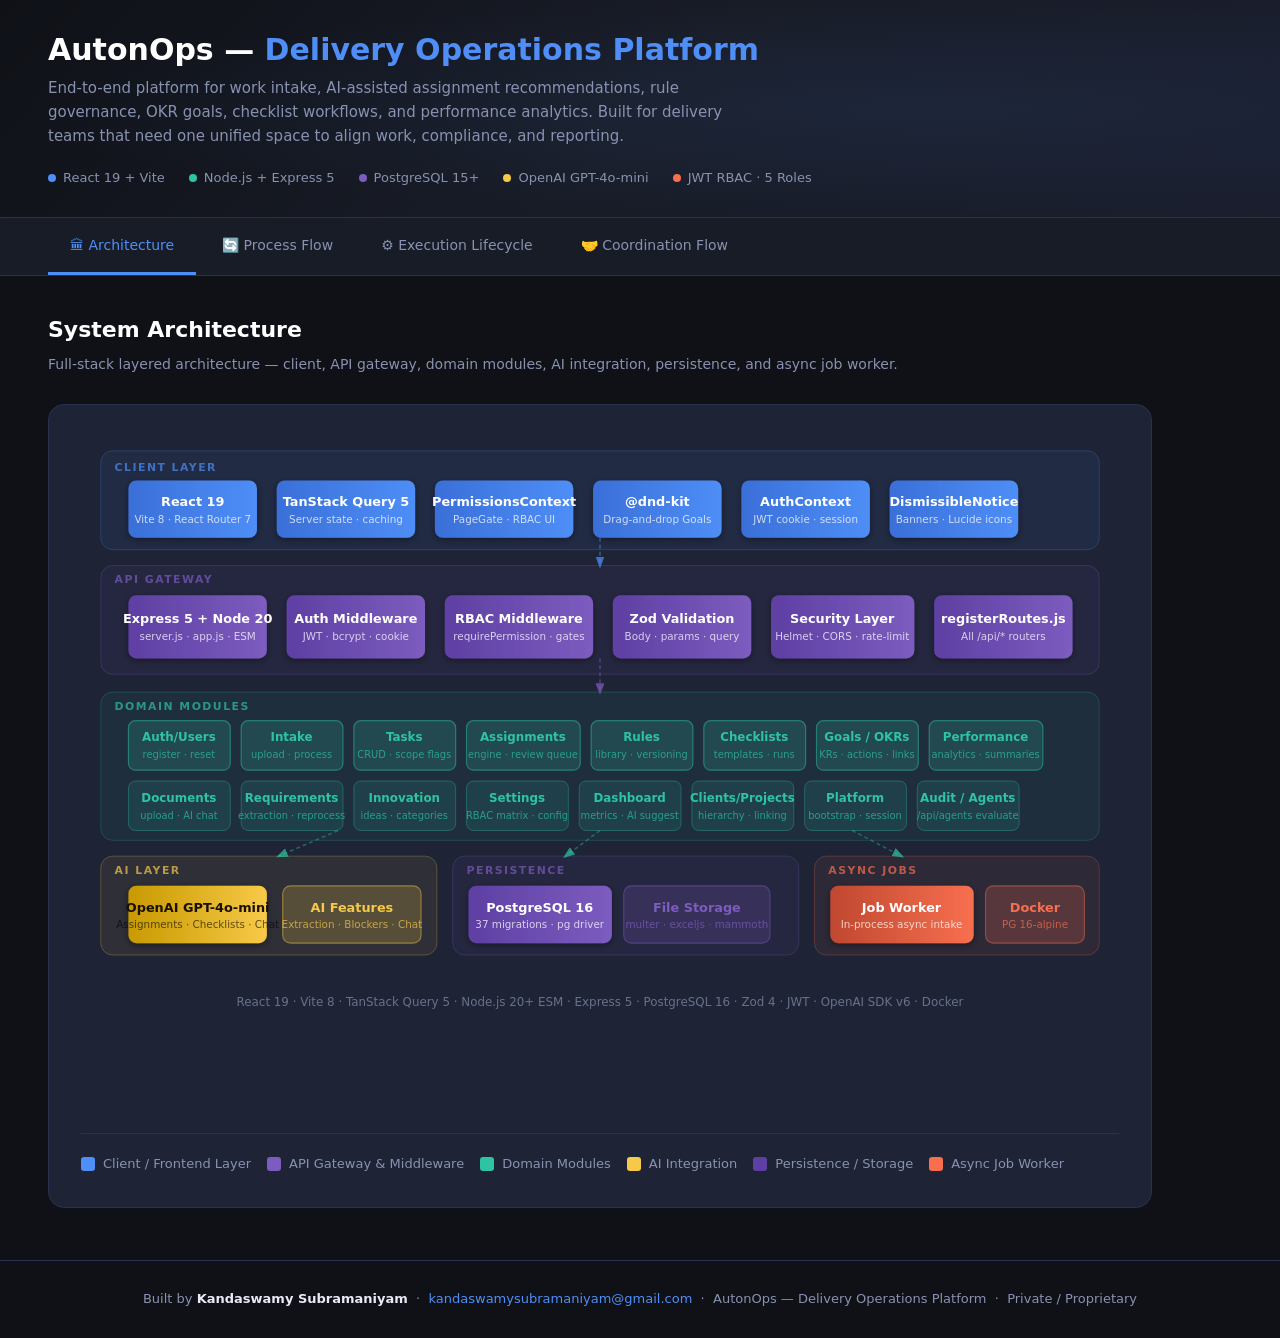
==== case-studies/autonops/workflow.html @ 9ed325fb "Refactor portfolio into JSON-driven case study platform. Add index.html homepage, assets (JSON, app." ====
<!DOCTYPE html>
<html lang="en">
<head>
<meta charset="UTF-8" />
<meta name="viewport" content="width=device-width, initial-scale=1.0" />
<title>AutonOps – Project Diagrams | Kandaswamy Subramaniyam</title>
<link rel="stylesheet" href="../../assets/styles.css">
<style>
  :root {
    --bg: #0f1117;
    --surface: #181c27;
    --card: #1e2436;
    --border: #2a3050;
    --accent: #4f8ef7;
    --accent2: #7c5cbf;
    --accent3: #2ec4a3;
    --accent4: #f76f4f;
    --accent5: #f7c948;
    --text: #e8eaf6;
    --muted: #8892b0;
    --white: #ffffff;
    --tab-active: #4f8ef7;
  }
  * { box-sizing: border-box; margin: 0; padding: 0; }
  body {
    font-family: 'Segoe UI', system-ui, -apple-system, sans-serif;
    background: var(--bg);
    color: var(--text);
    min-height: 100vh;
  }

  /* ── HEADER ── */
  header {
    background: linear-gradient(135deg, #0f1117 0%, #181c27 50%, #1a1e2e 100%);
    border-bottom: 1px solid var(--border);
    padding: 32px 48px 28px;
    position: relative;
    overflow: hidden;
  }
  header::before {
    content: '';
    position: absolute; inset: 0;
    background: radial-gradient(ellipse at 70% 50%, rgba(79,142,247,0.08) 0%, transparent 70%);
  }
  .header-inner { position: relative; z-index: 1; max-width: 1100px; }
  .badge {
    display: inline-block;
    background: rgba(79,142,247,0.15);
    color: var(--accent);
    border: 1px solid rgba(79,142,247,0.35);
    border-radius: 20px;
    padding: 4px 14px;
    font-size: 12px;
    font-weight: 600;
    letter-spacing: 1px;
    text-transform: uppercase;
    margin-bottom: 12px;
  }
  header h1 {
    font-size: 30px;
    font-weight: 700;
    color: var(--white);
    line-height: 1.2;
    margin-bottom: 8px;
  }
  header h1 span { color: var(--accent); }
  header p {
    color: var(--muted);
    font-size: 15px;
    max-width: 680px;
    line-height: 1.6;
  }
  .meta-row {
    display: flex; gap: 24px; margin-top: 20px; flex-wrap: wrap;
  }
  .meta-item {
    display: flex; align-items: center; gap: 7px;
    font-size: 13px; color: var(--muted);
  }
  .meta-dot { width: 8px; height: 8px; border-radius: 50%; }

  /* ── TABS ── */
  .tabs-wrapper {
    background: var(--surface);
    border-bottom: 1px solid var(--border);
    padding: 0 48px;
    display: flex; gap: 4px;
  }
  .tab {
    padding: 16px 22px;
    cursor: pointer;
    font-size: 14px;
    font-weight: 500;
    color: var(--muted);
    border-bottom: 3px solid transparent;
    transition: all 0.2s;
    white-space: nowrap;
    user-select: none;
  }
  .tab:hover { color: var(--text); }
  .tab.active { color: var(--accent); border-bottom-color: var(--accent); }

  /* ── CONTENT ── */
  .content { padding: 36px 48px; max-width: 1200px; }
  .diagram-panel { display: none; }
  .diagram-panel.active { display: block; }

  .diagram-title {
    font-size: 22px; font-weight: 700; color: var(--white);
    margin-bottom: 6px;
  }
  .diagram-desc {
    color: var(--muted); font-size: 14px; margin-bottom: 28px; line-height: 1.6;
  }
  .diagram-card {
    background: var(--card);
    border: 1px solid var(--border);
    border-radius: 16px;
    padding: 32px;
    overflow-x: auto;
  }
  svg { display: block; }

  /* ── LEGEND ── */
  .legend {
    display: flex; flex-wrap: wrap; gap: 16px;
    margin-top: 24px; padding-top: 20px;
    border-top: 1px solid var(--border);
  }
  .legend-item { display: flex; align-items: center; gap: 8px; font-size: 13px; color: var(--muted); }
  .legend-box { width: 14px; height: 14px; border-radius: 3px; flex-shrink: 0; }

  /* ── FOOTER ── */
  footer {
    text-align: center;
    padding: 28px 48px;
    color: var(--muted);
    font-size: 13px;
    border-top: 1px solid var(--border);
    margin-top: 16px;
  }
  footer a { color: var(--accent); text-decoration: none; }
</style>
</head>
<body>

<header>
  <div class="header-inner">
    <h1>AutonOps — <span>Delivery Operations Platform</span></h1>
    <p>End-to-end platform for work intake, AI-assisted assignment recommendations, rule governance, OKR goals, checklist workflows, and performance analytics. Built for delivery teams that need one unified space to align work, compliance, and reporting.</p>
    <div class="meta-row">
      <div class="meta-item"><div class="meta-dot" style="background:#4f8ef7"></div>React 19 + Vite</div>
      <div class="meta-item"><div class="meta-dot" style="background:#2ec4a3"></div>Node.js + Express 5</div>
      <div class="meta-item"><div class="meta-dot" style="background:#7c5cbf"></div>PostgreSQL 15+</div>
      <div class="meta-item"><div class="meta-dot" style="background:#f7c948"></div>OpenAI GPT-4o-mini</div>
      <div class="meta-item"><div class="meta-dot" style="background:#f76f4f"></div>JWT RBAC · 5 Roles</div>
    </div>
  </div>
</header>

<div class="tabs-wrapper">
  <div class="tab active" onclick="switchTab(0)">🏛 Architecture</div>
  <div class="tab" onclick="switchTab(1)">🔄 Process Flow</div>
  <div class="tab" onclick="switchTab(2)">⚙️ Execution Lifecycle</div>
  <div class="tab" onclick="switchTab(3)">🤝 Coordination Flow</div>
</div>

<div class="content">

<!-- ══════════════════════════════════════════════
     DIAGRAM 1 — SYSTEM ARCHITECTURE
═══════════════════════════════════════════════ -->
<div class="diagram-panel active" id="panel-0">
  <div class="diagram-title">System Architecture</div>
  <div class="diagram-desc">Full-stack layered architecture — client, API gateway, domain modules, AI integration, persistence, and async job worker.</div>
  <div class="diagram-card">
    <svg viewBox="0 0 1050 680" xmlns="http://www.w3.org/2000/svg" width="100%" style="min-width:700px">
      <defs>
        <linearGradient id="g-blue" x1="0" y1="0" x2="1" y2="0">
          <stop offset="0%" stop-color="#3a6fd8"/><stop offset="100%" stop-color="#4f8ef7"/>
        </linearGradient>
        <linearGradient id="g-purple" x1="0" y1="0" x2="1" y2="0">
          <stop offset="0%" stop-color="#5e3fa3"/><stop offset="100%" stop-color="#7c5cbf"/>
        </linearGradient>
        <linearGradient id="g-teal" x1="0" y1="0" x2="1" y2="0">
          <stop offset="0%" stop-color="#1a9e86"/><stop offset="100%" stop-color="#2ec4a3"/>
        </linearGradient>
        <linearGradient id="g-amber" x1="0" y1="0" x2="1" y2="0">
          <stop offset="0%" stop-color="#c89a00"/><stop offset="100%" stop-color="#f7c948"/>
        </linearGradient>
        <linearGradient id="g-red" x1="0" y1="0" x2="1" y2="0">
          <stop offset="0%" stop-color="#c04830"/><stop offset="100%" stop-color="#f76f4f"/>
        </linearGradient>
        <filter id="shadow" x="-5%" y="-5%" width="110%" height="120%">
          <feDropShadow dx="0" dy="2" stdDeviation="4" flood-color="#000" flood-opacity="0.4"/>
        </filter>
      </defs>

      <!-- BACKGROUND LAYERS -->
      <!-- Layer 1: Client -->
      <rect x="20" y="14" width="1010" height="100" rx="12" fill="rgba(79,142,247,0.07)" stroke="rgba(79,142,247,0.25)" stroke-width="1"/>
      <!-- Layer 2: API -->
      <rect x="20" y="130" width="1010" height="110" rx="12" fill="rgba(124,92,191,0.07)" stroke="rgba(124,92,191,0.25)" stroke-width="1"/>
      <!-- Layer 3: Modules -->
      <rect x="20" y="258" width="1010" height="150" rx="12" fill="rgba(46,196,163,0.06)" stroke="rgba(46,196,163,0.22)" stroke-width="1"/>
      <!-- Layer 4: AI -->
      <rect x="20" y="424" width="340" height="100" rx="12" fill="rgba(247,201,72,0.07)" stroke="rgba(247,201,72,0.25)" stroke-width="1"/>
      <!-- Layer 5: DB / Storage -->
      <rect x="376" y="424" width="350" height="100" rx="12" fill="rgba(124,92,191,0.07)" stroke="rgba(124,92,191,0.25)" stroke-width="1"/>
      <!-- Layer 6: Jobs -->
      <rect x="742" y="424" width="288" height="100" rx="12" fill="rgba(247,111,79,0.07)" stroke="rgba(247,111,79,0.25)" stroke-width="1"/>

      <!-- LAYER LABELS -->
      <text x="34" y="34" fill="rgba(79,142,247,0.7)" font-size="11" font-weight="700" letter-spacing="1.5" font-family="system-ui">CLIENT LAYER</text>
      <text x="34" y="148" fill="rgba(124,92,191,0.7)" font-size="11" font-weight="700" letter-spacing="1.5" font-family="system-ui">API GATEWAY</text>
      <text x="34" y="276" fill="rgba(46,196,163,0.7)" font-size="11" font-weight="700" letter-spacing="1.5" font-family="system-ui">DOMAIN MODULES</text>
      <text x="34" y="442" fill="rgba(247,201,72,0.7)" font-size="11" font-weight="700" letter-spacing="1.5" font-family="system-ui">AI LAYER</text>
      <text x="390" y="442" fill="rgba(124,92,191,0.7)" font-size="11" font-weight="700" letter-spacing="1.5" font-family="system-ui">PERSISTENCE</text>
      <text x="756" y="442" fill="rgba(247,111,79,0.7)" font-size="11" font-weight="700" letter-spacing="1.5" font-family="system-ui">ASYNC JOBS</text>

      <!-- ── CLIENT LAYER BOXES ── -->
      <!-- React 19 -->
      <rect x="48" y="44" width="130" height="58" rx="8" fill="url(#g-blue)" filter="url(#shadow)"/>
      <text x="113" y="70" text-anchor="middle" fill="#fff" font-size="13" font-weight="700" font-family="system-ui">React 19</text>
      <text x="113" y="87" text-anchor="middle" fill="rgba(255,255,255,0.75)" font-size="10.5" font-family="system-ui">Vite 8 · React Router 7</text>

      <!-- TanStack Query -->
      <rect x="198" y="44" width="140" height="58" rx="8" fill="url(#g-blue)" filter="url(#shadow)"/>
      <text x="268" y="70" text-anchor="middle" fill="#fff" font-size="13" font-weight="700" font-family="system-ui">TanStack Query 5</text>
      <text x="268" y="87" text-anchor="middle" fill="rgba(255,255,255,0.75)" font-size="10.5" font-family="system-ui">Server state · caching</text>

      <!-- RBAC/Permissions -->
      <rect x="358" y="44" width="140" height="58" rx="8" fill="url(#g-blue)" filter="url(#shadow)"/>
      <text x="428" y="70" text-anchor="middle" fill="#fff" font-size="13" font-weight="700" font-family="system-ui">PermissionsContext</text>
      <text x="428" y="87" text-anchor="middle" fill="rgba(255,255,255,0.75)" font-size="10.5" font-family="system-ui">PageGate · RBAC UI</text>

      <!-- DnD / UI -->
      <rect x="518" y="44" width="130" height="58" rx="8" fill="url(#g-blue)" filter="url(#shadow)"/>
      <text x="583" y="70" text-anchor="middle" fill="#fff" font-size="13" font-weight="700" font-family="system-ui">@dnd-kit</text>
      <text x="583" y="87" text-anchor="middle" fill="rgba(255,255,255,0.75)" font-size="10.5" font-family="system-ui">Drag-and-drop Goals</text>

      <!-- Auth Context -->
      <rect x="668" y="44" width="130" height="58" rx="8" fill="url(#g-blue)" filter="url(#shadow)"/>
      <text x="733" y="70" text-anchor="middle" fill="#fff" font-size="13" font-weight="700" font-family="system-ui">AuthContext</text>
      <text x="733" y="87" text-anchor="middle" fill="rgba(255,255,255,0.75)" font-size="10.5" font-family="system-ui">JWT cookie · session</text>

      <!-- Lucide -->
      <rect x="818" y="44" width="130" height="58" rx="8" fill="url(#g-blue)" filter="url(#shadow)"/>
      <text x="883" y="70" text-anchor="middle" fill="#fff" font-size="13" font-weight="700" font-family="system-ui">DismissibleNotice</text>
      <text x="883" y="87" text-anchor="middle" fill="rgba(255,255,255,0.75)" font-size="10.5" font-family="system-ui">Banners · Lucide icons</text>

      <!-- ── API LAYER BOXES ── -->
      <!-- Express 5 -->
      <rect x="48" y="160" width="140" height="64" rx="8" fill="url(#g-purple)" filter="url(#shadow)"/>
      <text x="118" y="188" text-anchor="middle" fill="#fff" font-size="13" font-weight="700" font-family="system-ui">Express 5 + Node 20</text>
      <text x="118" y="205" text-anchor="middle" fill="rgba(255,255,255,0.75)" font-size="10.5" font-family="system-ui">server.js · app.js · ESM</text>

      <!-- Auth Middleware -->
      <rect x="208" y="160" width="140" height="64" rx="8" fill="url(#g-purple)" filter="url(#shadow)"/>
      <text x="278" y="188" text-anchor="middle" fill="#fff" font-size="13" font-weight="700" font-family="system-ui">Auth Middleware</text>
      <text x="278" y="205" text-anchor="middle" fill="rgba(255,255,255,0.75)" font-size="10.5" font-family="system-ui">JWT · bcrypt · cookie</text>

      <!-- RBAC Middleware -->
      <rect x="368" y="160" width="150" height="64" rx="8" fill="url(#g-purple)" filter="url(#shadow)"/>
      <text x="443" y="188" text-anchor="middle" fill="#fff" font-size="13" font-weight="700" font-family="system-ui">RBAC Middleware</text>
      <text x="443" y="205" text-anchor="middle" fill="rgba(255,255,255,0.75)" font-size="10.5" font-family="system-ui">requirePermission · gates</text>

      <!-- Zod Validation -->
      <rect x="538" y="160" width="140" height="64" rx="8" fill="url(#g-purple)" filter="url(#shadow)"/>
      <text x="608" y="188" text-anchor="middle" fill="#fff" font-size="13" font-weight="700" font-family="system-ui">Zod Validation</text>
      <text x="608" y="205" text-anchor="middle" fill="rgba(255,255,255,0.75)" font-size="10.5" font-family="system-ui">Body · params · query</text>

      <!-- Rate Limit / Helmet -->
      <rect x="698" y="160" width="145" height="64" rx="8" fill="url(#g-purple)" filter="url(#shadow)"/>
      <text x="770" y="188" text-anchor="middle" fill="#fff" font-size="13" font-weight="700" font-family="system-ui">Security Layer</text>
      <text x="770" y="205" text-anchor="middle" fill="rgba(255,255,255,0.75)" font-size="10.5" font-family="system-ui">Helmet · CORS · rate-limit</text>

      <!-- Register Routes -->
      <rect x="863" y="160" width="140" height="64" rx="8" fill="url(#g-purple)" filter="url(#shadow)"/>
      <text x="933" y="188" text-anchor="middle" fill="#fff" font-size="13" font-weight="700" font-family="system-ui">registerRoutes.js</text>
      <text x="933" y="205" text-anchor="middle" fill="rgba(255,255,255,0.75)" font-size="10.5" font-family="system-ui">All /api/* routers</text>

      <!-- ── DOMAIN MODULES (grid 2 rows) ── -->
      <!-- Row 1 -->
      <rect x="48"  y="287" width="103" height="50" rx="7" fill="rgba(46,196,163,0.18)" stroke="rgba(46,196,163,0.5)" stroke-width="1.2"/>
      <text x="99"  y="308" text-anchor="middle" fill="#2ec4a3" font-size="12" font-weight="700" font-family="system-ui">Auth/Users</text>
      <text x="99"  y="325" text-anchor="middle" fill="rgba(46,196,163,0.7)" font-size="10" font-family="system-ui">register · reset</text>

      <rect x="162" y="287" width="103" height="50" rx="7" fill="rgba(46,196,163,0.18)" stroke="rgba(46,196,163,0.5)" stroke-width="1.2"/>
      <text x="213" y="308" text-anchor="middle" fill="#2ec4a3" font-size="12" font-weight="700" font-family="system-ui">Intake</text>
      <text x="213" y="325" text-anchor="middle" fill="rgba(46,196,163,0.7)" font-size="10" font-family="system-ui">upload · process</text>

      <rect x="276" y="287" width="103" height="50" rx="7" fill="rgba(46,196,163,0.18)" stroke="rgba(46,196,163,0.5)" stroke-width="1.2"/>
      <text x="327" y="308" text-anchor="middle" fill="#2ec4a3" font-size="12" font-weight="700" font-family="system-ui">Tasks</text>
      <text x="327" y="325" text-anchor="middle" fill="rgba(46,196,163,0.7)" font-size="10" font-family="system-ui">CRUD · scope flags</text>

      <rect x="390" y="287" width="115" height="50" rx="7" fill="rgba(46,196,163,0.18)" stroke="rgba(46,196,163,0.5)" stroke-width="1.2"/>
      <text x="447" y="308" text-anchor="middle" fill="#2ec4a3" font-size="12" font-weight="700" font-family="system-ui">Assignments</text>
      <text x="447" y="325" text-anchor="middle" fill="rgba(46,196,163,0.7)" font-size="10" font-family="system-ui">engine · review queue</text>

      <rect x="516" y="287" width="103" height="50" rx="7" fill="rgba(46,196,163,0.18)" stroke="rgba(46,196,163,0.5)" stroke-width="1.2"/>
      <text x="567" y="308" text-anchor="middle" fill="#2ec4a3" font-size="12" font-weight="700" font-family="system-ui">Rules</text>
      <text x="567" y="325" text-anchor="middle" fill="rgba(46,196,163,0.7)" font-size="10" font-family="system-ui">library · versioning</text>

      <rect x="630" y="287" width="103" height="50" rx="7" fill="rgba(46,196,163,0.18)" stroke="rgba(46,196,163,0.5)" stroke-width="1.2"/>
      <text x="681" y="308" text-anchor="middle" fill="#2ec4a3" font-size="12" font-weight="700" font-family="system-ui">Checklists</text>
      <text x="681" y="325" text-anchor="middle" fill="rgba(46,196,163,0.7)" font-size="10" font-family="system-ui">templates · runs</text>

      <rect x="744" y="287" width="103" height="50" rx="7" fill="rgba(46,196,163,0.18)" stroke="rgba(46,196,163,0.5)" stroke-width="1.2"/>
      <text x="795" y="308" text-anchor="middle" fill="#2ec4a3" font-size="12" font-weight="700" font-family="system-ui">Goals / OKRs</text>
      <text x="795" y="325" text-anchor="middle" fill="rgba(46,196,163,0.7)" font-size="10" font-family="system-ui">KRs · actions · links</text>

      <rect x="858" y="287" width="115" height="50" rx="7" fill="rgba(46,196,163,0.18)" stroke="rgba(46,196,163,0.5)" stroke-width="1.2"/>
      <text x="915" y="308" text-anchor="middle" fill="#2ec4a3" font-size="12" font-weight="700" font-family="system-ui">Performance</text>
      <text x="915" y="325" text-anchor="middle" fill="rgba(46,196,163,0.7)" font-size="10" font-family="system-ui">analytics · summaries</text>

      <!-- Row 2 -->
      <rect x="48"  y="348" width="103" height="50" rx="7" fill="rgba(46,196,163,0.12)" stroke="rgba(46,196,163,0.35)" stroke-width="1"/>
      <text x="99"  y="369" text-anchor="middle" fill="#2ec4a3" font-size="12" font-weight="700" font-family="system-ui">Documents</text>
      <text x="99"  y="386" text-anchor="middle" fill="rgba(46,196,163,0.7)" font-size="10" font-family="system-ui">upload · AI chat</text>

      <rect x="162" y="348" width="103" height="50" rx="7" fill="rgba(46,196,163,0.12)" stroke="rgba(46,196,163,0.35)" stroke-width="1"/>
      <text x="213" y="369" text-anchor="middle" fill="#2ec4a3" font-size="12" font-weight="700" font-family="system-ui">Requirements</text>
      <text x="213" y="386" text-anchor="middle" fill="rgba(46,196,163,0.7)" font-size="10" font-family="system-ui">extraction · reprocess</text>

      <rect x="276" y="348" width="103" height="50" rx="7" fill="rgba(46,196,163,0.12)" stroke="rgba(46,196,163,0.35)" stroke-width="1"/>
      <text x="327" y="369" text-anchor="middle" fill="#2ec4a3" font-size="12" font-weight="700" font-family="system-ui">Innovation</text>
      <text x="327" y="386" text-anchor="middle" fill="rgba(46,196,163,0.7)" font-size="10" font-family="system-ui">ideas · categories</text>

      <rect x="390" y="348" width="103" height="50" rx="7" fill="rgba(46,196,163,0.12)" stroke="rgba(46,196,163,0.35)" stroke-width="1"/>
      <text x="441" y="369" text-anchor="middle" fill="#2ec4a3" font-size="12" font-weight="700" font-family="system-ui">Settings</text>
      <text x="441" y="386" text-anchor="middle" fill="rgba(46,196,163,0.7)" font-size="10" font-family="system-ui">RBAC matrix · config</text>

      <rect x="504" y="348" width="103" height="50" rx="7" fill="rgba(46,196,163,0.12)" stroke="rgba(46,196,163,0.35)" stroke-width="1"/>
      <text x="555" y="369" text-anchor="middle" fill="#2ec4a3" font-size="12" font-weight="700" font-family="system-ui">Dashboard</text>
      <text x="555" y="386" text-anchor="middle" fill="rgba(46,196,163,0.7)" font-size="10" font-family="system-ui">metrics · AI suggest</text>

      <rect x="618" y="348" width="103" height="50" rx="7" fill="rgba(46,196,163,0.12)" stroke="rgba(46,196,163,0.35)" stroke-width="1"/>
      <text x="669" y="369" text-anchor="middle" fill="#2ec4a3" font-size="12" font-weight="700" font-family="system-ui">Clients/Projects</text>
      <text x="669" y="386" text-anchor="middle" fill="rgba(46,196,163,0.7)" font-size="10" font-family="system-ui">hierarchy · linking</text>

      <rect x="732" y="348" width="103" height="50" rx="7" fill="rgba(46,196,163,0.12)" stroke="rgba(46,196,163,0.35)" stroke-width="1"/>
      <text x="783" y="369" text-anchor="middle" fill="#2ec4a3" font-size="12" font-weight="700" font-family="system-ui">Platform</text>
      <text x="783" y="386" text-anchor="middle" fill="rgba(46,196,163,0.7)" font-size="10" font-family="system-ui">bootstrap · session</text>

      <rect x="846" y="348" width="103" height="50" rx="7" fill="rgba(46,196,163,0.12)" stroke="rgba(46,196,163,0.35)" stroke-width="1"/>
      <text x="897" y="369" text-anchor="middle" fill="#2ec4a3" font-size="12" font-weight="700" font-family="system-ui">Audit / Agents</text>
      <text x="897" y="386" text-anchor="middle" fill="rgba(46,196,163,0.7)" font-size="10" font-family="system-ui">/api/agents evaluate</text>

      <!-- ── BOTTOM LAYER BOXES ── -->
      <!-- AI -->
      <rect x="48" y="454" width="140" height="58" rx="8" fill="url(#g-amber)" filter="url(#shadow)"/>
      <text x="118" y="480" text-anchor="middle" fill="#1a1000" font-size="13" font-weight="700" font-family="system-ui">OpenAI GPT-4o-mini</text>
      <text x="118" y="497" text-anchor="middle" fill="rgba(0,0,0,0.6)" font-size="10.5" font-family="system-ui">Assignments · Checklists · Chat</text>

      <rect x="204" y="454" width="140" height="58" rx="8" fill="rgba(247,201,72,0.2)" stroke="rgba(247,201,72,0.45)" stroke-width="1.2"/>
      <text x="274" y="480" text-anchor="middle" fill="#f7c948" font-size="13" font-weight="700" font-family="system-ui">AI Features</text>
      <text x="274" y="497" text-anchor="middle" fill="rgba(247,201,72,0.7)" font-size="10.5" font-family="system-ui">Extraction · Blockers · Chat</text>

      <!-- Postgres -->
      <rect x="392" y="454" width="145" height="58" rx="8" fill="url(#g-purple)" filter="url(#shadow)"/>
      <text x="464" y="480" text-anchor="middle" fill="#fff" font-size="13" font-weight="700" font-family="system-ui">PostgreSQL 16</text>
      <text x="464" y="497" text-anchor="middle" fill="rgba(255,255,255,0.75)" font-size="10.5" font-family="system-ui">37 migrations · pg driver</text>

      <rect x="549" y="454" width="148" height="58" rx="8" fill="rgba(124,92,191,0.2)" stroke="rgba(124,92,191,0.45)" stroke-width="1.2"/>
      <text x="623" y="480" text-anchor="middle" fill="#7c5cbf" font-size="13" font-weight="700" font-family="system-ui">File Storage</text>
      <text x="623" y="497" text-anchor="middle" fill="rgba(124,92,191,0.7)" font-size="10.5" font-family="system-ui">multer · exceljs · mammoth</text>

      <!-- Jobs -->
      <rect x="758" y="454" width="145" height="58" rx="8" fill="url(#g-red)" filter="url(#shadow)"/>
      <text x="830" y="480" text-anchor="middle" fill="#fff" font-size="13" font-weight="700" font-family="system-ui">Job Worker</text>
      <text x="830" y="497" text-anchor="middle" fill="rgba(255,255,255,0.75)" font-size="10.5" font-family="system-ui">In-process async intake</text>

      <rect x="915" y="454" width="100" height="58" rx="8" fill="rgba(247,111,79,0.2)" stroke="rgba(247,111,79,0.45)" stroke-width="1.2"/>
      <text x="965" y="480" text-anchor="middle" fill="#f76f4f" font-size="13" font-weight="700" font-family="system-ui">Docker</text>
      <text x="965" y="497" text-anchor="middle" fill="rgba(247,111,79,0.7)" font-size="10.5" font-family="system-ui">PG 16-alpine</text>

      <!-- ARROWS Client → API -->
      <line x1="525" y1="102" x2="525" y2="130" stroke="rgba(79,142,247,0.5)" stroke-width="1.5" stroke-dasharray="4,3" marker-end="url(#arr-blue)"/>
      <!-- API → Modules -->
      <line x1="525" y1="224" x2="525" y2="258" stroke="rgba(124,92,191,0.5)" stroke-width="1.5" stroke-dasharray="4,3" marker-end="url(#arr-purple)"/>
      <!-- Modules → AI -->
      <line x1="260" y1="398" x2="200" y2="424" stroke="rgba(46,196,163,0.4)" stroke-width="1.5" stroke-dasharray="4,3" marker-end="url(#arr-teal)"/>
      <!-- Modules → DB -->
      <line x1="525" y1="398" x2="490" y2="424" stroke="rgba(46,196,163,0.4)" stroke-width="1.5" stroke-dasharray="4,3" marker-end="url(#arr-teal)"/>
      <!-- Modules → Jobs -->
      <line x1="780" y1="398" x2="830" y2="424" stroke="rgba(46,196,163,0.4)" stroke-width="1.5" stroke-dasharray="4,3" marker-end="url(#arr-teal)"/>

      <defs>
        <marker id="arr-blue" markerWidth="8" markerHeight="8" refX="6" refY="3" orient="auto">
          <path d="M0,0 L0,6 L8,3 z" fill="rgba(79,142,247,0.7)"/>
        </marker>
        <marker id="arr-purple" markerWidth="8" markerHeight="8" refX="6" refY="3" orient="auto">
          <path d="M0,0 L0,6 L8,3 z" fill="rgba(124,92,191,0.7)"/>
        </marker>
        <marker id="arr-teal" markerWidth="8" markerHeight="8" refX="6" refY="3" orient="auto">
          <path d="M0,0 L0,6 L8,3 z" fill="rgba(46,196,163,0.7)"/>
        </marker>
      </defs>

      <!-- TECH STACK ROW -->
      <text x="525" y="576" text-anchor="middle" fill="rgba(136,146,176,0.7)" font-size="12" font-family="system-ui">
        React 19 · Vite 8 · TanStack Query 5 · Node.js 20+ ESM · Express 5 · PostgreSQL 16 · Zod 4 · JWT · OpenAI SDK v6 · Docker
      </text>
    </svg>
    <div class="legend">
      <div class="legend-item"><div class="legend-box" style="background:#4f8ef7"></div>Client / Frontend Layer</div>
      <div class="legend-item"><div class="legend-box" style="background:#7c5cbf"></div>API Gateway &amp; Middleware</div>
      <div class="legend-item"><div class="legend-box" style="background:#2ec4a3"></div>Domain Modules</div>
      <div class="legend-item"><div class="legend-box" style="background:#f7c948"></div>AI Integration</div>
      <div class="legend-item"><div class="legend-box" style="background:#5e3fa3"></div>Persistence / Storage</div>
      <div class="legend-item"><div class="legend-box" style="background:#f76f4f"></div>Async Job Worker</div>
    </div>
  </div>
</div>

<!-- ══════════════════════════════════════════════
     DIAGRAM 2 — PROCESS FLOW (SWIMLANE)
═══════════════════════════════════════════════ -->
<div class="diagram-panel" id="panel-1">
  <div class="diagram-title">Process Flow</div>
  <div class="diagram-desc">End-to-end operational workflow across five major functional areas — from file intake to performance reporting.</div>
  <div class="diagram-card">
    <svg viewBox="0 0 1040 560" xmlns="http://www.w3.org/2000/svg" width="100%" style="min-width:700px">
      <defs>
        <marker id="arr" markerWidth="9" markerHeight="9" refX="7" refY="3" orient="auto">
          <path d="M0,0 L0,6 L9,3 z" fill="#8892b0"/>
        </marker>
        <marker id="arr-w" markerWidth="9" markerHeight="9" refX="7" refY="3" orient="auto">
          <path d="M0,0 L0,6 L9,3 z" fill="rgba(255,255,255,0.5)"/>
        </marker>
      </defs>

      <!-- SWIM LANE ROWS -->
      <!-- Lane 1: Intake -->
      <rect x="0" y="0" width="1040" height="100" rx="0" fill="rgba(79,142,247,0.06)"/>
      <rect x="0" y="0" width="130" height="100" fill="rgba(79,142,247,0.14)"/>
      <text x="65" y="44" text-anchor="middle" fill="#4f8ef7" font-size="12" font-weight="700" font-family="system-ui">INTAKE</text>
      <text x="65" y="62" text-anchor="middle" fill="rgba(79,142,247,0.7)" font-size="10" font-family="system-ui">File Processing</text>

      <!-- Lane 2: Tasks -->
      <rect x="0" y="100" width="1040" height="100" fill="rgba(46,196,163,0.05)"/>
      <rect x="0" y="100" width="130" height="100" fill="rgba(46,196,163,0.12)"/>
      <text x="65" y="144" text-anchor="middle" fill="#2ec4a3" font-size="12" font-weight="700" font-family="system-ui">TASKS</text>
      <text x="65" y="162" text-anchor="middle" fill="rgba(46,196,163,0.7)" font-size="10" font-family="system-ui">Work Management</text>

      <!-- Lane 3: Assignments -->
      <rect x="0" y="200" width="1040" height="100" fill="rgba(247,201,72,0.05)"/>
      <rect x="0" y="200" width="130" height="100" fill="rgba(247,201,72,0.12)"/>
      <text x="65" y="244" text-anchor="middle" fill="#f7c948" font-size="12" font-weight="700" font-family="system-ui">ASSIGNMENTS</text>
      <text x="65" y="262" text-anchor="middle" fill="rgba(247,201,72,0.7)" font-size="10" font-family="system-ui">AI Recommendations</text>

      <!-- Lane 4: Rules/Checklists -->
      <rect x="0" y="300" width="1040" height="100" fill="rgba(124,92,191,0.05)"/>
      <rect x="0" y="300" width="130" height="100" fill="rgba(124,92,191,0.12)"/>
      <text x="65" y="344" text-anchor="middle" fill="#7c5cbf" font-size="12" font-weight="700" font-family="system-ui">RULES &amp;</text>
      <text x="65" y="360" text-anchor="middle" fill="#7c5cbf" font-size="12" font-weight="700" font-family="system-ui">CHECKLISTS</text>
      <text x="65" y="378" text-anchor="middle" fill="rgba(124,92,191,0.7)" font-size="10" font-family="system-ui">Governance</text>

      <!-- Lane 5: Performance/Goals -->
      <rect x="0" y="400" width="1040" height="100" fill="rgba(247,111,79,0.05)"/>
      <rect x="0" y="400" width="130" height="100" fill="rgba(247,111,79,0.12)"/>
      <text x="65" y="444" text-anchor="middle" fill="#f76f4f" font-size="12" font-weight="700" font-family="system-ui">PERFORMANCE</text>
      <text x="65" y="462" text-anchor="middle" fill="rgba(247,111,79,0.7)" font-size="10" font-family="system-ui">&amp; Goals</text>

      <!-- Lane dividers -->
      <line x1="130" y1="0" x2="130" y2="500" stroke="rgba(42,48,80,0.8)" stroke-width="1.5"/>
      <line x1="0" y1="100" x2="1040" y2="100" stroke="rgba(42,48,80,0.5)" stroke-width="1"/>
      <line x1="0" y1="200" x2="1040" y2="200" stroke="rgba(42,48,80,0.5)" stroke-width="1"/>
      <line x1="0" y1="300" x2="1040" y2="300" stroke="rgba(42,48,80,0.5)" stroke-width="1"/>
      <line x1="0" y1="400" x2="1040" y2="400" stroke="rgba(42,48,80,0.5)" stroke-width="1"/>
      <line x1="0" y1="500" x2="1040" y2="500" stroke="rgba(42,48,80,0.5)" stroke-width="1"/>

      <!-- ── INTAKE LANE NODES ── -->
      <!-- Upload File -->
      <rect x="148" y="18" width="120" height="62" rx="8" fill="#1a2340" stroke="#4f8ef7" stroke-width="1.5"/>
      <text x="208" y="43" text-anchor="middle" fill="#4f8ef7" font-size="12" font-weight="700" font-family="system-ui">Upload File</text>
      <text x="208" y="59" text-anchor="middle" fill="#8892b0" font-size="10" font-family="system-ui">Excel / CSV</text>
      <text x="208" y="72" text-anchor="middle" fill="#8892b0" font-size="10" font-family="system-ui">multer · exceljs</text>

      <!-- Date Filter -->
      <rect x="296" y="18" width="120" height="62" rx="8" fill="#1a2340" stroke="#4f8ef7" stroke-width="1.5"/>
      <text x="356" y="43" text-anchor="middle" fill="#4f8ef7" font-size="12" font-weight="700" font-family="system-ui">Date Filter</text>
      <text x="356" y="59" text-anchor="middle" fill="#8892b0" font-size="10" font-family="system-ui">Optional range</text>
      <text x="356" y="72" text-anchor="middle" fill="#8892b0" font-size="10" font-family="system-ui">filter rows</text>

      <!-- Batch Process -->
      <rect x="444" y="18" width="120" height="62" rx="8" fill="#4f8ef7"/>
      <text x="504" y="43" text-anchor="middle" fill="#fff" font-size="12" font-weight="700" font-family="system-ui">Batch Process</text>
      <text x="504" y="59" text-anchor="middle" fill="rgba(255,255,255,0.8)" font-size="10" font-family="system-ui">POST /api/intake/</text>
      <text x="504" y="72" text-anchor="middle" fill="rgba(255,255,255,0.8)" font-size="10" font-family="system-ui">process · job queue</text>

      <!-- Validate -->
      <rect x="592" y="18" width="120" height="62" rx="8" fill="#1a2340" stroke="#4f8ef7" stroke-width="1.5"/>
      <text x="652" y="43" text-anchor="middle" fill="#4f8ef7" font-size="12" font-weight="700" font-family="system-ui">Validate</text>
      <text x="652" y="59" text-anchor="middle" fill="#8892b0" font-size="10" font-family="system-ui">Zod schema</text>
      <text x="652" y="72" text-anchor="middle" fill="#8892b0" font-size="10" font-family="system-ui">error · reject</text>

      <!-- Arrows in intake lane -->
      <line x1="268" y1="49" x2="296" y2="49" stroke="#8892b0" stroke-width="1.2" marker-end="url(#arr)"/>
      <line x1="416" y1="49" x2="444" y2="49" stroke="#8892b0" stroke-width="1.2" marker-end="url(#arr)"/>
      <line x1="564" y1="49" x2="592" y2="49" stroke="#8892b0" stroke-width="1.2" marker-end="url(#arr)"/>

      <!-- ── TASKS LANE NODES ── -->
      <rect x="148" y="118" width="120" height="62" rx="8" fill="#1a2d28" stroke="#2ec4a3" stroke-width="1.5"/>
      <text x="208" y="143" text-anchor="middle" fill="#2ec4a3" font-size="12" font-weight="700" font-family="system-ui">Create / Update</text>
      <text x="208" y="160" text-anchor="middle" fill="#8892b0" font-size="10" font-family="system-ui">Task in DB</text>
      <text x="208" y="173" text-anchor="middle" fill="#8892b0" font-size="10" font-family="system-ui">from intake rows</text>

      <rect x="296" y="118" width="120" height="62" rx="8" fill="#1a2d28" stroke="#2ec4a3" stroke-width="1.5"/>
      <text x="356" y="143" text-anchor="middle" fill="#2ec4a3" font-size="12" font-weight="700" font-family="system-ui">Requirements</text>
      <text x="356" y="160" text-anchor="middle" fill="#8892b0" font-size="10" font-family="system-ui">Extract · AI</text>
      <text x="356" y="173" text-anchor="middle" fill="#8892b0" font-size="10" font-family="system-ui">reprocess</text>

      <rect x="444" y="118" width="120" height="62" rx="8" fill="#2ec4a3"/>
      <text x="504" y="143" text-anchor="middle" fill="#0f1a17" font-size="12" font-weight="700" font-family="system-ui">Scope Validate</text>
      <text x="504" y="160" text-anchor="middle" fill="rgba(0,0,0,0.65)" font-size="10" font-family="system-ui">upload scope doc</text>
      <text x="504" y="173" text-anchor="middle" fill="rgba(0,0,0,0.65)" font-size="10" font-family="system-ui">flag creep → blocked</text>

      <rect x="592" y="118" width="120" height="62" rx="8" fill="#1a2d28" stroke="#2ec4a3" stroke-width="1.5"/>
      <text x="652" y="143" text-anchor="middle" fill="#2ec4a3" font-size="12" font-weight="700" font-family="system-ui">Activity Log</text>
      <text x="652" y="160" text-anchor="middle" fill="#8892b0" font-size="10" font-family="system-ui">audit trail</text>
      <text x="652" y="173" text-anchor="middle" fill="#8892b0" font-size="10" font-family="system-ui">per task</text>

      <line x1="268" y1="149" x2="296" y2="149" stroke="#8892b0" stroke-width="1.2" marker-end="url(#arr)"/>
      <line x1="416" y1="149" x2="444" y2="149" stroke="#8892b0" stroke-width="1.2" marker-end="url(#arr)"/>
      <line x1="564" y1="149" x2="592" y2="149" stroke="#8892b0" stroke-width="1.2" marker-end="url(#arr)"/>

      <!-- Cross-lane: Intake → Tasks -->
      <line x1="504" y1="80" x2="504" y2="118" stroke="rgba(79,142,247,0.45)" stroke-width="1.5" stroke-dasharray="5,3" marker-end="url(#arr)"/>

      <!-- ── ASSIGNMENTS LANE ── -->
      <rect x="148" y="218" width="120" height="62" rx="8" fill="#29260e" stroke="#f7c948" stroke-width="1.5"/>
      <text x="208" y="243" text-anchor="middle" fill="#f7c948" font-size="12" font-weight="700" font-family="system-ui">Score Engine</text>
      <text x="208" y="260" text-anchor="middle" fill="#8892b0" font-size="10" font-family="system-ui">per task / batch</text>
      <text x="208" y="273" text-anchor="middle" fill="#8892b0" font-size="10" font-family="system-ui">dimension weights</text>

      <rect x="296" y="218" width="120" height="62" rx="8" fill="#29260e" stroke="#f7c948" stroke-width="1.5"/>
      <text x="356" y="243" text-anchor="middle" fill="#f7c948" font-size="12" font-weight="700" font-family="system-ui">Review Queue</text>
      <text x="356" y="260" text-anchor="middle" fill="#8892b0" font-size="10" font-family="system-ui">ranked candidates</text>
      <text x="356" y="273" text-anchor="middle" fill="#8892b0" font-size="10" font-family="system-ui">explainability</text>

      <rect x="444" y="218" width="120" height="62" rx="8" fill="#f7c948"/>
      <text x="504" y="243" text-anchor="middle" fill="#1a1000" font-size="12" font-weight="700" font-family="system-ui">Human Review</text>
      <text x="504" y="260" text-anchor="middle" fill="rgba(0,0,0,0.65)" font-size="10" font-family="system-ui">Approve / Override</text>
      <text x="504" y="273" text-anchor="middle" fill="rgba(0,0,0,0.65)" font-size="10" font-family="system-ui">Dismiss</text>

      <rect x="592" y="218" width="120" height="62" rx="8" fill="#29260e" stroke="#f7c948" stroke-width="1.5"/>
      <text x="652" y="243" text-anchor="middle" fill="#f7c948" font-size="12" font-weight="700" font-family="system-ui">Agent Evaluate</text>
      <text x="652" y="260" text-anchor="middle" fill="#8892b0" font-size="10" font-family="system-ui">/api/agents/</text>
      <text x="652" y="273" text-anchor="middle" fill="#8892b0" font-size="10" font-family="system-ui">evaluate</text>

      <line x1="268" y1="249" x2="296" y2="249" stroke="#8892b0" stroke-width="1.2" marker-end="url(#arr)"/>
      <line x1="416" y1="249" x2="444" y2="249" stroke="#8892b0" stroke-width="1.2" marker-end="url(#arr)"/>
      <line x1="564" y1="249" x2="592" y2="249" stroke="#8892b0" stroke-width="1.2" marker-end="url(#arr)"/>
      <!-- Cross: Tasks → Assignments -->
      <line x1="356" y1="180" x2="356" y2="218" stroke="rgba(46,196,163,0.4)" stroke-width="1.5" stroke-dasharray="5,3" marker-end="url(#arr)"/>

      <!-- ── RULES & CHECKLISTS LANE ── -->
      <rect x="148" y="318" width="120" height="62" rx="8" fill="#1e1830" stroke="#7c5cbf" stroke-width="1.5"/>
      <text x="208" y="343" text-anchor="middle" fill="#7c5cbf" font-size="12" font-weight="700" font-family="system-ui">Rule Library</text>
      <text x="208" y="360" text-anchor="middle" fill="#8892b0" font-size="10" font-family="system-ui">sets · versions</text>
      <text x="208" y="373" text-anchor="middle" fill="#8892b0" font-size="10" font-family="system-ui">Excel import</text>

      <rect x="296" y="318" width="120" height="62" rx="8" fill="#1e1830" stroke="#7c5cbf" stroke-width="1.5"/>
      <text x="356" y="343" text-anchor="middle" fill="#7c5cbf" font-size="12" font-weight="700" font-family="system-ui">Checklist Template</text>
      <text x="356" y="360" text-anchor="middle" fill="#8892b0" font-size="10" font-family="system-ui">admin configures</text>
      <text x="356" y="373" text-anchor="middle" fill="#8892b0" font-size="10" font-family="system-ui">items · publish</text>

      <rect x="444" y="318" width="120" height="62" rx="8" fill="#7c5cbf"/>
      <text x="504" y="343" text-anchor="middle" fill="#fff" font-size="12" font-weight="700" font-family="system-ui">Run Checklist</text>
      <text x="504" y="360" text-anchor="middle" fill="rgba(255,255,255,0.8)" font-size="10" font-family="system-ui">per task · statuses</text>
      <text x="504" y="373" text-anchor="middle" fill="rgba(255,255,255,0.8)" font-size="10" font-family="system-ui">to-do·defer·OOS</text>

      <rect x="592" y="318" width="120" height="62" rx="8" fill="#1e1830" stroke="#7c5cbf" stroke-width="1.5"/>
      <text x="652" y="343" text-anchor="middle" fill="#7c5cbf" font-size="12" font-weight="700" font-family="system-ui">AI Validate &amp; Submit</text>
      <text x="652" y="360" text-anchor="middle" fill="#8892b0" font-size="10" font-family="system-ui">bypass justification</text>
      <text x="652" y="373" text-anchor="middle" fill="#8892b0" font-size="10" font-family="system-ui">gate → submit</text>

      <line x1="268" y1="349" x2="296" y2="349" stroke="#8892b0" stroke-width="1.2" marker-end="url(#arr)"/>
      <line x1="416" y1="349" x2="444" y2="349" stroke="#8892b0" stroke-width="1.2" marker-end="url(#arr)"/>
      <line x1="564" y1="349" x2="592" y2="349" stroke="#8892b0" stroke-width="1.2" marker-end="url(#arr)"/>
      <line x1="504" y1="280" x2="504" y2="318" stroke="rgba(247,201,72,0.35)" stroke-width="1.5" stroke-dasharray="5,3" marker-end="url(#arr)"/>

      <!-- ── PERFORMANCE LANE ── -->
      <rect x="148" y="418" width="120" height="62" rx="8" fill="#231816" stroke="#f76f4f" stroke-width="1.5"/>
      <text x="208" y="443" text-anchor="middle" fill="#f76f4f" font-size="12" font-weight="700" font-family="system-ui">Dashboard</text>
      <text x="208" y="460" text-anchor="middle" fill="#8892b0" font-size="10" font-family="system-ui">role-scoped metrics</text>
      <text x="208" y="473" text-anchor="middle" fill="#8892b0" font-size="10" font-family="system-ui">AI blocker suggest</text>

      <rect x="296" y="418" width="120" height="62" rx="8" fill="#231816" stroke="#f76f4f" stroke-width="1.5"/>
      <text x="356" y="443" text-anchor="middle" fill="#f76f4f" font-size="12" font-weight="700" font-family="system-ui">Goals / OKRs</text>
      <text x="356" y="460" text-anchor="middle" fill="#8892b0" font-size="10" font-family="system-ui">objectives → KRs</text>
      <text x="356" y="473" text-anchor="middle" fill="#8892b0" font-size="10" font-family="system-ui">→ actions</text>

      <rect x="444" y="418" width="120" height="62" rx="8" fill="#f76f4f"/>
      <text x="504" y="443" text-anchor="middle" fill="#fff" font-size="12" font-weight="700" font-family="system-ui">Performance Report</text>
      <text x="504" y="460" text-anchor="middle" fill="rgba(255,255,255,0.8)" font-size="10" font-family="system-ui">feedback · stats</text>
      <text x="504" y="473" text-anchor="middle" fill="rgba(255,255,255,0.8)" font-size="10" font-family="system-ui">by role / location</text>

      <rect x="592" y="418" width="120" height="62" rx="8" fill="#231816" stroke="#f76f4f" stroke-width="1.5"/>
      <text x="652" y="443" text-anchor="middle" fill="#f76f4f" font-size="12" font-weight="700" font-family="system-ui">Innovation</text>
      <text x="652" y="460" text-anchor="middle" fill="#8892b0" font-size="10" font-family="system-ui">ideas · categories</text>
      <text x="652" y="473" text-anchor="middle" fill="#8892b0" font-size="10" font-family="system-ui">custom sections</text>

      <line x1="268" y1="449" x2="296" y2="449" stroke="#8892b0" stroke-width="1.2" marker-end="url(#arr)"/>
      <line x1="416" y1="449" x2="444" y2="449" stroke="#8892b0" stroke-width="1.2" marker-end="url(#arr)"/>
      <line x1="564" y1="449" x2="592" y2="449" stroke="#8892b0" stroke-width="1.2" marker-end="url(#arr)"/>
      <line x1="652" y1="380" x2="652" y2="418" stroke="rgba(124,92,191,0.4)" stroke-width="1.5" stroke-dasharray="5,3" marker-end="url(#arr)"/>

      <!-- Footer label -->
      <text x="520" y="540" text-anchor="middle" fill="rgba(136,146,176,0.6)" font-size="11.5" font-family="system-ui">AutonOps — Delivery Operations Platform · End-to-End Process Flow</text>
    </svg>
    <div class="legend">
      <div class="legend-item"><div class="legend-box" style="background:#4f8ef7"></div>Intake &amp; File Processing</div>
      <div class="legend-item"><div class="legend-box" style="background:#2ec4a3"></div>Task Management</div>
      <div class="legend-item"><div class="legend-box" style="background:#f7c948"></div>Assignment Engine</div>
      <div class="legend-item"><div class="legend-box" style="background:#7c5cbf"></div>Rules &amp; Checklists</div>
      <div class="legend-item"><div class="legend-box" style="background:#f76f4f"></div>Performance &amp; Goals</div>
      <div class="legend-item" style="margin-left:12px"><span style="color:#8892b0;font-size:11px">— — → Cross-lane data flow</span></div>
    </div>
  </div>
</div>

<!-- ══════════════════════════════════════════════
     DIAGRAM 3 — EXECUTION LIFECYCLE
═══════════════════════════════════════════════ -->
<div class="diagram-panel" id="panel-2">
  <div class="diagram-title">Task Execution Lifecycle</div>
  <div class="diagram-desc">A single task's journey through AutonOps — from raw file upload to performance analytics — with state transitions and decision gates along the way.</div>
  <div class="diagram-card">
    <svg viewBox="0 0 1040 420" xmlns="http://www.w3.org/2000/svg" width="100%" style="min-width:700px">
      <defs>
        <marker id="lc-arr" markerWidth="10" markerHeight="10" refX="8" refY="3" orient="auto">
          <path d="M0,0 L0,6 L10,3 z" fill="#8892b0"/>
        </marker>
        <marker id="lc-arr-g" markerWidth="10" markerHeight="10" refX="8" refY="3" orient="auto">
          <path d="M0,0 L0,6 L10,3 z" fill="#2ec4a3"/>
        </marker>
        <marker id="lc-arr-r" markerWidth="10" markerHeight="10" refX="8" refY="3" orient="auto">
          <path d="M0,0 L0,6 L10,3 z" fill="#f76f4f"/>
        </marker>
      </defs>

      <!-- TIMELINE SPINE -->
      <line x1="50" y1="185" x2="990" y2="185" stroke="rgba(79,142,247,0.25)" stroke-width="2"/>

      <!-- Stage nodes + labels -->
      <!-- Stage 1: Upload -->
      <circle cx="85" cy="185" r="28" fill="#1a2340" stroke="#4f8ef7" stroke-width="2.5"/>
      <text x="85" y="181" text-anchor="middle" fill="#4f8ef7" font-size="10" font-weight="700" font-family="system-ui">FILE</text>
      <text x="85" y="195" text-anchor="middle" fill="#4f8ef7" font-size="10" font-weight="700" font-family="system-ui">UPLOAD</text>
      <text x="85" y="230" text-anchor="middle" fill="#8892b0" font-size="10" font-family="system-ui">Excel/CSV</text>
      <text x="85" y="243" text-anchor="middle" fill="#8892b0" font-size="10" font-family="system-ui">multer</text>
      <!-- label above -->
      <text x="85" y="145" text-anchor="middle" fill="#4f8ef7" font-size="11" font-weight="700" font-family="system-ui">①</text>
      <text x="85" y="130" text-anchor="middle" fill="rgba(79,142,247,0.5)" font-size="9" font-family="system-ui">Start</text>

      <!-- Stage 2: Parse & Queue -->
      <circle cx="195" cy="185" r="28" fill="#1a2340" stroke="#4f8ef7" stroke-width="2"/>
      <text x="195" y="181" text-anchor="middle" fill="#4f8ef7" font-size="10" font-weight="700" font-family="system-ui">PARSE</text>
      <text x="195" y="195" text-anchor="middle" fill="#4f8ef7" font-size="10" font-weight="700" font-family="system-ui">&amp; QUEUE</text>
      <text x="195" y="230" text-anchor="middle" fill="#8892b0" font-size="10" font-family="system-ui">Job Worker</text>
      <text x="195" y="243" text-anchor="middle" fill="#8892b0" font-size="10" font-family="system-ui">Pending state</text>
      <text x="195" y="145" text-anchor="middle" fill="#4f8ef7" font-size="11" font-weight="700" font-family="system-ui">②</text>

      <!-- Stage 3: Validate/Process -->
      <circle cx="305" cy="185" r="28" fill="#4f8ef7"/>
      <text x="305" y="181" text-anchor="middle" fill="#fff" font-size="10" font-weight="700" font-family="system-ui">PROCESS</text>
      <text x="305" y="195" text-anchor="middle" fill="#fff" font-size="10" font-weight="700" font-family="system-ui">PIPELINE</text>
      <text x="305" y="230" text-anchor="middle" fill="#8892b0" font-size="10" font-family="system-ui">Zod validate</text>
      <text x="305" y="243" text-anchor="middle" fill="#8892b0" font-size="10" font-family="system-ui">batch process</text>
      <text x="305" y="145" text-anchor="middle" fill="#4f8ef7" font-size="11" font-weight="700" font-family="system-ui">③</text>
      <!-- Error branch -->
      <text x="305" y="100" text-anchor="middle" fill="#f76f4f" font-size="10" font-family="system-ui">NO_PENDING</text>
      <text x="305" y="113" text-anchor="middle" fill="#f76f4f" font-size="10" font-family="system-ui">→ 400 error</text>
      <line x1="305" y1="157" x2="305" y2="115" stroke="rgba(247,111,79,0.45)" stroke-width="1.2" stroke-dasharray="4,3" marker-end="url(#lc-arr-r)"/>

      <!-- Stage 4: Task in DB -->
      <circle cx="415" cy="185" r="28" fill="#1a2d28" stroke="#2ec4a3" stroke-width="2"/>
      <text x="415" y="181" text-anchor="middle" fill="#2ec4a3" font-size="10" font-weight="700" font-family="system-ui">TASK</text>
      <text x="415" y="195" text-anchor="middle" fill="#2ec4a3" font-size="10" font-weight="700" font-family="system-ui">CREATED</text>
      <text x="415" y="230" text-anchor="middle" fill="#8892b0" font-size="10" font-family="system-ui">DB upsert</text>
      <text x="415" y="243" text-anchor="middle" fill="#8892b0" font-size="10" font-family="system-ui">status: open</text>
      <text x="415" y="145" text-anchor="middle" fill="#2ec4a3" font-size="11" font-weight="700" font-family="system-ui">④</text>

      <!-- Stage 5: Requirements -->
      <circle cx="525" cy="185" r="28" fill="#1a2d28" stroke="#2ec4a3" stroke-width="2"/>
      <text x="525" y="181" text-anchor="middle" fill="#2ec4a3" font-size="10" font-weight="700" font-family="system-ui">REQUIRE</text>
      <text x="525" y="195" text-anchor="middle" fill="#2ec4a3" font-size="10" font-weight="700" font-family="system-ui">MENTS</text>
      <text x="525" y="230" text-anchor="middle" fill="#8892b0" font-size="10" font-family="system-ui">AI extraction</text>
      <text x="525" y="243" text-anchor="middle" fill="#8892b0" font-size="10" font-family="system-ui">scope validate</text>
      <text x="525" y="145" text-anchor="middle" fill="#2ec4a3" font-size="11" font-weight="700" font-family="system-ui">⑤</text>
      <!-- Scope flag branch -->
      <text x="525" y="100" text-anchor="middle" fill="#f7c948" font-size="10" font-family="system-ui">Scope creep</text>
      <text x="525" y="113" text-anchor="middle" fill="#f7c948" font-size="10" font-family="system-ui">→ blocked</text>
      <line x1="525" y1="157" x2="525" y2="115" stroke="rgba(247,201,72,0.4)" stroke-width="1.2" stroke-dasharray="4,3" marker-end="url(#lc-arr)"/>

      <!-- Stage 6: Assignment Engine -->
      <circle cx="635" cy="185" r="28" fill="#29260e" stroke="#f7c948" stroke-width="2"/>
      <text x="635" y="181" text-anchor="middle" fill="#f7c948" font-size="10" font-weight="700" font-family="system-ui">ASSIGN</text>
      <text x="635" y="195" text-anchor="middle" fill="#f7c948" font-size="10" font-weight="700" font-family="system-ui">ENGINE</text>
      <text x="635" y="230" text-anchor="middle" fill="#8892b0" font-size="10" font-family="system-ui">Scoring</text>
      <text x="635" y="243" text-anchor="middle" fill="#8892b0" font-size="10" font-family="system-ui">ranked list</text>
      <text x="635" y="145" text-anchor="middle" fill="#f7c948" font-size="11" font-weight="700" font-family="system-ui">⑥</text>

      <!-- Stage 7: Human Review -->
      <circle cx="745" cy="185" r="28" fill="#f7c948"/>
      <text x="745" y="181" text-anchor="middle" fill="#1a1000" font-size="10" font-weight="700" font-family="system-ui">HUMAN</text>
      <text x="745" y="195" text-anchor="middle" fill="#1a1000" font-size="10" font-weight="700" font-family="system-ui">REVIEW</text>
      <text x="745" y="230" text-anchor="middle" fill="#8892b0" font-size="10" font-family="system-ui">Approve</text>
      <text x="745" y="243" text-anchor="middle" fill="#8892b0" font-size="10" font-family="system-ui">Override·Dismiss</text>
      <text x="745" y="145" text-anchor="middle" fill="#f7c948" font-size="11" font-weight="700" font-family="system-ui">⑦</text>

      <!-- Stage 8: Checklist Run -->
      <circle cx="855" cy="185" r="28" fill="#1e1830" stroke="#7c5cbf" stroke-width="2"/>
      <text x="855" y="181" text-anchor="middle" fill="#7c5cbf" font-size="10" font-weight="700" font-family="system-ui">CHECKLIST</text>
      <text x="855" y="195" text-anchor="middle" fill="#7c5cbf" font-size="10" font-weight="700" font-family="system-ui">RUN</text>
      <text x="855" y="230" text-anchor="middle" fill="#8892b0" font-size="10" font-family="system-ui">items · statuses</text>
      <text x="855" y="243" text-anchor="middle" fill="#8892b0" font-size="10" font-family="system-ui">AI validate</text>
      <text x="855" y="145" text-anchor="middle" fill="#7c5cbf" font-size="11" font-weight="700" font-family="system-ui">⑧</text>

      <!-- Stage 9: Submit / Done -->
      <circle cx="960" cy="185" r="28" fill="#7c5cbf"/>
      <text x="960" y="181" text-anchor="middle" fill="#fff" font-size="10" font-weight="700" font-family="system-ui">SUBMIT</text>
      <text x="960" y="195" text-anchor="middle" fill="#fff" font-size="10" font-weight="700" font-family="system-ui">&amp; REPORT</text>
      <text x="960" y="230" text-anchor="middle" fill="#8892b0" font-size="10" font-family="system-ui">Performance</text>
      <text x="960" y="243" text-anchor="middle" fill="#8892b0" font-size="10" font-family="system-ui">analytics</text>
      <text x="960" y="145" text-anchor="middle" fill="#7c5cbf" font-size="11" font-weight="700" font-family="system-ui">⑨</text>
      <text x="960" y="130" text-anchor="middle" fill="rgba(124,92,191,0.55)" font-size="9" font-family="system-ui">Done ✓</text>

      <!-- Connecting arrows -->
      <line x1="113" y1="185" x2="167" y2="185" stroke="#8892b0" stroke-width="1.3" marker-end="url(#lc-arr)"/>
      <line x1="223" y1="185" x2="277" y2="185" stroke="#8892b0" stroke-width="1.3" marker-end="url(#lc-arr)"/>
      <line x1="333" y1="185" x2="387" y2="185" stroke="#8892b0" stroke-width="1.3" marker-end="url(#lc-arr)"/>
      <line x1="443" y1="185" x2="497" y2="185" stroke="#2ec4a3" stroke-width="1.3" marker-end="url(#lc-arr-g)"/>
      <line x1="553" y1="185" x2="607" y2="185" stroke="#2ec4a3" stroke-width="1.3" marker-end="url(#lc-arr-g)"/>
      <line x1="663" y1="185" x2="717" y2="185" stroke="#f7c948" stroke-width="1.3" marker-end="url(#lc-arr)"/>
      <line x1="773" y1="185" x2="827" y2="185" stroke="#f7c948" stroke-width="1.3" marker-end="url(#lc-arr)"/>
      <line x1="883" y1="185" x2="932" y2="185" stroke="#7c5cbf" stroke-width="1.3" marker-end="url(#lc-arr)"/>

      <!-- STATUS STRIP BOTTOM -->
      <rect x="50" y="285" width="940" height="55" rx="10" fill="rgba(30,36,54,0.5)" stroke="rgba(42,48,80,0.5)" stroke-width="1"/>
      <text x="68" y="305" fill="#8892b0" font-size="10.5" font-weight="600" font-family="system-ui">TASK STATES:</text>
      <rect x="160" y="292" width="72" height="24" rx="5" fill="rgba(79,142,247,0.2)" stroke="rgba(79,142,247,0.5)" stroke-width="1"/>
      <text x="196" y="308" text-anchor="middle" fill="#4f8ef7" font-size="10" font-weight="600" font-family="system-ui">pending</text>
      <line x1="232" y1="304" x2="248" y2="304" stroke="#8892b0" stroke-width="1" marker-end="url(#lc-arr)"/>
      <rect x="252" y="292" width="72" height="24" rx="5" fill="rgba(46,196,163,0.2)" stroke="rgba(46,196,163,0.5)" stroke-width="1"/>
      <text x="288" y="308" text-anchor="middle" fill="#2ec4a3" font-size="10" font-weight="600" font-family="system-ui">open</text>
      <line x1="324" y1="304" x2="340" y2="304" stroke="#8892b0" stroke-width="1" marker-end="url(#lc-arr)"/>
      <rect x="344" y="292" width="88" height="24" rx="5" fill="rgba(247,201,72,0.2)" stroke="rgba(247,201,72,0.5)" stroke-width="1"/>
      <text x="388" y="308" text-anchor="middle" fill="#f7c948" font-size="10" font-weight="600" font-family="system-ui">in_progress</text>
      <line x1="432" y1="304" x2="450" y2="304" stroke="#8892b0" stroke-width="1" marker-end="url(#lc-arr)"/>
      <rect x="454" y="292" width="72" height="24" rx="5" fill="rgba(247,111,79,0.2)" stroke="rgba(247,111,79,0.5)" stroke-width="1"/>
      <text x="490" y="308" text-anchor="middle" fill="#f76f4f" font-size="10" font-weight="600" font-family="system-ui">blocked</text>
      <line x1="526" y1="304" x2="544" y2="304" stroke="#8892b0" stroke-width="1" marker-end="url(#lc-arr)"/>
      <rect x="548" y="292" width="88" height="24" rx="5" fill="rgba(124,92,191,0.2)" stroke="rgba(124,92,191,0.5)" stroke-width="1"/>
      <text x="592" y="308" text-anchor="middle" fill="#7c5cbf" font-size="10" font-weight="600" font-family="system-ui">checklist_run</text>
      <line x1="636" y1="304" x2="654" y2="304" stroke="#8892b0" stroke-width="1" marker-end="url(#lc-arr)"/>
      <rect x="658" y="292" width="80" height="24" rx="5" fill="rgba(46,196,163,0.35)" stroke="rgba(46,196,163,0.7)" stroke-width="1"/>
      <text x="698" y="308" text-anchor="middle" fill="#2ec4a3" font-size="10" font-weight="700" font-family="system-ui">✓ completed</text>

      <!-- Checklist item states -->
      <text x="68" y="333" fill="#8892b0" font-size="10.5" font-weight="600" font-family="system-ui">CHECKLIST ITEM STATES:</text>
      <rect x="220" y="320" width="60" height="22" rx="4" fill="rgba(247,201,72,0.15)" stroke="rgba(247,201,72,0.4)" stroke-width="1"/>
      <text x="250" y="335" text-anchor="middle" fill="#f7c948" font-size="10" font-family="system-ui">to do</text>
      <rect x="292" y="320" width="80" height="22" rx="4" fill="rgba(46,196,163,0.15)" stroke="rgba(46,196,163,0.4)" stroke-width="1"/>
      <text x="332" y="335" text-anchor="middle" fill="#2ec4a3" font-size="10" font-family="system-ui">complete</text>
      <rect x="384" y="320" width="90" height="22" rx="4" fill="rgba(136,146,176,0.15)" stroke="rgba(136,146,176,0.35)" stroke-width="1"/>
      <text x="429" y="335" text-anchor="middle" fill="#8892b0" font-size="10" font-family="system-ui">out of scope</text>
      <rect x="486" y="320" width="70" height="22" rx="4" fill="rgba(247,111,79,0.15)" stroke="rgba(247,111,79,0.35)" stroke-width="1"/>
      <text x="521" y="335" text-anchor="middle" fill="#f76f4f" font-size="10" font-family="system-ui">deferred</text>

      <text x="520" y="395" text-anchor="middle" fill="rgba(136,146,176,0.55)" font-size="11" font-family="system-ui">AutonOps — Task Execution Lifecycle · From Upload to Performance Analytics</text>
    </svg>
    <div class="legend">
      <div class="legend-item"><div class="legend-box" style="background:#4f8ef7"></div>Intake &amp; Processing (①–③)</div>
      <div class="legend-item"><div class="legend-box" style="background:#2ec4a3"></div>Task &amp; Requirements (④–⑤)</div>
      <div class="legend-item"><div class="legend-box" style="background:#f7c948"></div>Assignment &amp; Review (⑥–⑦)</div>
      <div class="legend-item"><div class="legend-box" style="background:#7c5cbf"></div>Checklist &amp; Completion (⑧–⑨)</div>
      <div class="legend-item"><div class="legend-box" style="background:#f76f4f"></div>Error / Blocked State</div>
    </div>
  </div>
</div>

<!-- ══════════════════════════════════════════════
     DIAGRAM 4 — COORDINATION FLOW (ROLES)
═══════════════════════════════════════════════ -->
<div class="diagram-panel" id="panel-3">
  <div class="diagram-title">Role Coordination Flow</div>
  <div class="diagram-desc">How five canonical roles — Admin, Manager, Project Coordinator, WIS, and QC — coordinate responsibilities across the AutonOps platform via RBAC-governed access.</div>
  <div class="diagram-card">
    <svg viewBox="0 0 1040 580" xmlns="http://www.w3.org/2000/svg" width="100%" style="min-width:700px">
      <defs>
        <marker id="cf-arr" markerWidth="9" markerHeight="9" refX="7" refY="3" orient="auto">
          <path d="M0,0 L0,6 L9,3 z" fill="#8892b0"/>
        </marker>
        <marker id="cf-arr-b" markerWidth="9" markerHeight="9" refX="7" refY="3" orient="auto">
          <path d="M0,0 L0,6 L9,3 z" fill="rgba(79,142,247,0.7)"/>
        </marker>
        <marker id="cf-arr-g" markerWidth="9" markerHeight="9" refX="7" refY="3" orient="auto">
          <path d="M0,0 L0,6 L9,3 z" fill="rgba(46,196,163,0.7)"/>
        </marker>
        <marker id="cf-arr-y" markerWidth="9" markerHeight="9" refX="7" refY="3" orient="auto">
          <path d="M0,0 L0,6 L9,3 z" fill="rgba(247,201,72,0.7)"/>
        </marker>
        <marker id="cf-arr-p" markerWidth="9" markerHeight="9" refX="7" refY="3" orient="auto">
          <path d="M0,0 L0,6 L9,3 z" fill="rgba(124,92,191,0.7)"/>
        </marker>
      </defs>

      <!-- ── CENTRAL PLATFORM HUB ── -->
      <circle cx="520" cy="270" r="60" fill="rgba(79,142,247,0.08)" stroke="rgba(79,142,247,0.35)" stroke-width="2" stroke-dasharray="6,4"/>
      <text x="520" y="262" text-anchor="middle" fill="#4f8ef7" font-size="14" font-weight="700" font-family="system-ui">AutonOps</text>
      <text x="520" y="280" text-anchor="middle" fill="rgba(79,142,247,0.7)" font-size="11" font-family="system-ui">Platform Hub</text>
      <text x="520" y="295" text-anchor="middle" fill="rgba(136,146,176,0.5)" font-size="9.5" font-family="system-ui">RBAC · PostgreSQL · OpenAI</text>

      <!-- ══ ROLE CARDS ══ -->

      <!-- ADMIN (top center) -->
      <rect x="420" y="20" width="200" height="105" rx="12" fill="#1a2340" stroke="#4f8ef7" stroke-width="2" filter="url(#shadow2)"/>
      <rect x="420" y="20" width="200" height="32" rx="12" fill="#4f8ef7"/>
      <rect x="420" y="40" width="200" height="12" fill="#4f8ef7"/>
      <text x="520" y="42" text-anchor="middle" fill="#fff" font-size="13" font-weight="700" font-family="system-ui">👑 Admin</text>
      <text x="435" y="65" fill="#8892b0" font-size="10.5" font-family="system-ui">• Create &amp; manage users</text>
      <text x="435" y="80" fill="#8892b0" font-size="10.5" font-family="system-ui">• Configure RBAC matrix</text>
      <text x="435" y="95" fill="#8892b0" font-size="10.5" font-family="system-ui">• Task duration benchmarks</text>
      <text x="435" y="110" fill="#8892b0" font-size="10.5" font-family="system-ui">• Innovation / checklist admin</text>

      <!-- MANAGER (left top) -->
      <rect x="60" y="60" width="200" height="115" rx="12" fill="#1a2d28" stroke="#2ec4a3" stroke-width="2"/>
      <rect x="60" y="60" width="200" height="32" rx="12" fill="#2ec4a3"/>
      <rect x="60" y="80" width="200" height="12" fill="#2ec4a3"/>
      <text x="160" y="82" text-anchor="middle" fill="#0f1a17" font-size="13" font-weight="700" font-family="system-ui">📊 Manager</text>
      <text x="75" y="105" fill="#8892b0" font-size="10.5" font-family="system-ui">• Global dashboard view</text>
      <text x="75" y="120" fill="#8892b0" font-size="10.5" font-family="system-ui">• Approve/reject assignments</text>
      <text x="75" y="135" fill="#8892b0" font-size="10.5" font-family="system-ui">• Patch settings (RBAC)</text>
      <text x="75" y="150" fill="#8892b0" font-size="10.5" font-family="system-ui">• View all performance</text>
      <text x="75" y="165" fill="#8892b0" font-size="10.5" font-family="system-ui">• Agent evaluation access</text>

      <!-- PROJECT COORDINATOR (right top) -->
      <rect x="780" y="60" width="210" height="115" rx="12" fill="#29260e" stroke="#f7c948" stroke-width="2"/>
      <rect x="780" y="60" width="210" height="32" rx="12" fill="#f7c948"/>
      <rect x="780" y="80" width="210" height="12" fill="#f7c948"/>
      <text x="885" y="82" text-anchor="middle" fill="#1a1000" font-size="13" font-weight="700" font-family="system-ui">📋 Project Coordinator</text>
      <text x="795" y="105" fill="#8892b0" font-size="10.5" font-family="system-ui">• Manage task list &amp; scope</text>
      <text x="795" y="120" fill="#8892b0" font-size="10.5" font-family="system-ui">• Run assignment engine</text>
      <text x="795" y="135" fill="#8892b0" font-size="10.5" font-family="system-ui">• Maintain rules library</text>
      <text x="795" y="150" fill="#8892b0" font-size="10.5" font-family="system-ui">• Coordinate OOS/defer</text>
      <text x="795" y="165" fill="#8892b0" font-size="10.5" font-family="system-ui">• Publish checklist templates</text>

      <!-- WIS (left bottom) -->
      <rect x="60" y="380" width="200" height="115" rx="12" fill="#1e1830" stroke="#7c5cbf" stroke-width="2"/>
      <rect x="60" y="380" width="200" height="32" rx="12" fill="#7c5cbf"/>
      <rect x="60" y="400" width="200" height="12" fill="#7c5cbf"/>
      <text x="160" y="402" text-anchor="middle" fill="#fff" font-size="13" font-weight="700" font-family="system-ui">🛠 WIS (Practitioner)</text>
      <text x="75" y="425" fill="#8892b0" font-size="10.5" font-family="system-ui">• View assigned tasks</text>
      <text x="75" y="440" fill="#8892b0" font-size="10.5" font-family="system-ui">• Run &amp; submit checklists</text>
      <text x="75" y="455" fill="#8892b0" font-size="10.5" font-family="system-ui">• Upload scope docs</text>
      <text x="75" y="470" fill="#8892b0" font-size="10.5" font-family="system-ui">• Personal Goals / OKRs</text>
      <text x="75" y="485" fill="#8892b0" font-size="10.5" font-family="system-ui">• Submit innovation ideas</text>

      <!-- QC (right bottom) -->
      <rect x="780" y="380" width="210" height="115" rx="12" fill="#231816" stroke="#f76f4f" stroke-width="2"/>
      <rect x="780" y="380" width="210" height="32" rx="12" fill="#f76f4f"/>
      <rect x="780" y="400" width="210" height="12" fill="#f76f4f"/>
      <text x="885" y="402" text-anchor="middle" fill="#fff" font-size="13" font-weight="700" font-family="system-ui">🔍 QC (Quality Control)</text>
      <text x="795" y="425" fill="#8892b0" font-size="10.5" font-family="system-ui">• Review checklists &amp; items</text>
      <text x="795" y="440" fill="#8892b0" font-size="10.5" font-family="system-ui">• Validate AI suggestions</text>
      <text x="795" y="455" fill="#8892b0" font-size="10.5" font-family="system-ui">• Flag scope creep</text>
      <text x="795" y="470" fill="#8892b0" font-size="10.5" font-family="system-ui">• Check defects &amp; blockers</text>
      <text x="795" y="485" fill="#8892b0" font-size="10.5" font-family="system-ui">• Performance analytics view</text>

      <!-- ── ARROWS ── -->
      <!-- Admin → Hub -->
      <line x1="520" y1="125" x2="520" y2="210" stroke="rgba(79,142,247,0.6)" stroke-width="1.8" marker-end="url(#cf-arr-b)"/>
      <!-- Manager → Hub -->
      <line x1="260" y1="118" x2="463" y2="240" stroke="rgba(46,196,163,0.55)" stroke-width="1.5" marker-end="url(#cf-arr-g)"/>
      <!-- Coordinator → Hub -->
      <line x1="780" y1="118" x2="577" y2="240" stroke="rgba(247,201,72,0.55)" stroke-width="1.5" marker-end="url(#cf-arr-y)"/>
      <!-- WIS → Hub -->
      <line x1="260" y1="435" x2="463" y2="300" stroke="rgba(124,92,191,0.55)" stroke-width="1.5" marker-end="url(#cf-arr-p)"/>
      <!-- QC → Hub -->
      <line x1="780" y1="435" x2="577" y2="300" stroke="rgba(247,111,79,0.55)" stroke-width="1.5" marker-end="url(#cf-arr)"/>

      <!-- ── INTERACTION LABELS ── -->
      <!-- Admin → Manager (configure perms) -->
      <path d="M 310 75 Q 260 45 260 80" fill="none" stroke="rgba(79,142,247,0.3)" stroke-width="1.2" stroke-dasharray="4,3"/>
      <text x="270" y="44" fill="rgba(79,142,247,0.55)" font-size="10" font-family="system-ui" text-anchor="middle">Grants</text>
      <text x="270" y="56" fill="rgba(79,142,247,0.55)" font-size="10" font-family="system-ui" text-anchor="middle">Permissions</text>

      <!-- Coordinator ↔ WIS (assigns tasks) -->
      <path d="M 260 380 Q 380 340 780 380" fill="none" stroke="rgba(247,201,72,0.3)" stroke-width="1.2" stroke-dasharray="4,3"/>
      <text x="520" y="360" fill="rgba(247,201,72,0.55)" font-size="10" font-family="system-ui" text-anchor="middle">Task Assignments flow down</text>

      <!-- WIS ↔ QC (checklist collaboration) -->
      <path d="M 260 440 Q 520 510 780 440" fill="none" stroke="rgba(124,92,191,0.35)" stroke-width="1.2" stroke-dasharray="4,3"/>
      <text x="520" y="525" fill="rgba(124,92,191,0.55)" font-size="10" font-family="system-ui" text-anchor="middle">Checklist runs reviewed by QC</text>

      <!-- Manager ↔ Coordinator (oversight) -->
      <path d="M 260 118 Q 520 30 780 118" fill="none" stroke="rgba(46,196,163,0.3)" stroke-width="1.2" stroke-dasharray="4,3"/>
      <text x="520" y="30" fill="rgba(46,196,163,0.55)" font-size="10" font-family="system-ui" text-anchor="middle">Manager oversees Coordinators</text>

      <!-- RBAC indicator centre -->
      <text x="520" y="350" text-anchor="middle" fill="rgba(136,146,176,0.45)" font-size="10" font-family="system-ui">All access enforced via RBAC matrix (rolePermissions)</text>

      <!-- Shared features -->
      <rect x="380" y="500" width="280" height="58" rx="10" fill="rgba(30,36,54,0.6)" stroke="rgba(42,48,80,0.6)" stroke-width="1"/>
      <text x="520" y="520" text-anchor="middle" fill="#8892b0" font-size="11" font-weight="600" font-family="system-ui">Shared by all authenticated roles</text>
      <text x="520" y="536" text-anchor="middle" fill="rgba(136,146,176,0.65)" font-size="10" font-family="system-ui">Dashboard (scoped) · Goals · Innovation · Password change</text>
      <text x="520" y="550" text-anchor="middle" fill="rgba(136,146,176,0.5)" font-size="10" font-family="system-ui">Dismissible notices · Role-filtered navigation sidebar</text>

      <defs>
        <filter id="shadow2" x="-5%" y="-5%" width="115%" height="130%">
          <feDropShadow dx="0" dy="3" stdDeviation="5" flood-color="#000" flood-opacity="0.35"/>
        </filter>
      </defs>
    </svg>
    <div class="legend">
      <div class="legend-item"><div class="legend-box" style="background:#4f8ef7"></div>Admin — System Configuration &amp; User Governance</div>
      <div class="legend-item"><div class="legend-box" style="background:#2ec4a3"></div>Manager — Oversight &amp; Performance</div>
      <div class="legend-item"><div class="legend-box" style="background:#f7c948"></div>Project Coordinator — Ops &amp; Rules</div>
      <div class="legend-item"><div class="legend-box" style="background:#7c5cbf"></div>WIS — Task Execution &amp; Checklists</div>
      <div class="legend-item"><div class="legend-box" style="background:#f76f4f"></div>QC — Quality &amp; Validation</div>
    </div>
  </div>
</div>

</div><!-- /content -->

<footer>
  Built by <strong style="color:var(--text)">Kandaswamy Subramaniyam</strong> &nbsp;·&nbsp;
  <a href="mailto:kandaswamysubramaniyam@gmail.com">kandaswamysubramaniyam@gmail.com</a> &nbsp;·&nbsp;
  AutonOps — Delivery Operations Platform &nbsp;·&nbsp; Private / Proprietary
</footer>

<script>
  function switchTab(idx) {
    document.querySelectorAll('.tab').forEach((t, i) => t.classList.toggle('active', i === idx));
    document.querySelectorAll('.diagram-panel').forEach((p, i) => p.classList.toggle('active', i === idx));
  }
</script>
<script src="../../assets/case-studies.json" type="application/json" id="case-studies-data"></script>
<script src="../../assets/diagram-chrome.js" data-project="autonops"></script>
</body>
</html>
---- assets/styles.css ----
/* ── Portfolio Homepage & Shared Chrome ── */
:root {
  --bg: #0f1117;
  --surface: #181c27;
  --card: #1e2436;
  --card-hover: #252b42;
  --border: #2a3050;
  --accent: #4f8ef7;
  --accent-soft: rgba(79, 142, 247, 0.12);
  --teal: #2ec4a3;
  --purple: #7c5cbf;
  --amber: #f7c948;
  --slate: #8892b0;
  --text: #e8eaf6;
  --muted: #8892b0;
  --white: #ffffff;
  --shadow: 0 8px 32px rgba(0, 0, 0, 0.35);
  --radius: 14px;
  --nav-height: 64px;
  --font: 'Segoe UI', system-ui, -apple-system, BlinkMacSystemFont, sans-serif;
}

*, *::before, *::after { box-sizing: border-box; margin: 0; padding: 0; }

html { scroll-behavior: smooth; }

body {
  font-family: var(--font);
  background: var(--bg);
  color: var(--text);
  line-height: 1.6;
  min-height: 100vh;
}

a { color: var(--accent); text-decoration: none; transition: color 0.2s, opacity 0.2s; }
a:hover { color: #7eb0ff; }

img { max-width: 100%; display: block; }

.container {
  width: min(1140px, calc(100% - 40px));
  margin: 0 auto;
}

/* ── Sticky Navigation ── */
.site-nav {
  position: sticky;
  top: 0;
  z-index: 1000;
  height: var(--nav-height);
  background: rgba(15, 17, 23, 0.92);
  backdrop-filter: blur(12px);
  border-bottom: 1px solid var(--border);
}

.site-nav .container {
  display: flex;
  align-items: center;
  justify-content: space-between;
  height: 100%;
  gap: 16px;
}

.nav-brand {
  font-weight: 700;
  font-size: 15px;
  color: var(--white);
  white-space: nowrap;
}

.nav-brand span { color: var(--accent); }

.nav-links {
  display: flex;
  align-items: center;
  gap: 6px;
  flex-wrap: wrap;
  justify-content: flex-end;
}

.nav-links a {
  color: var(--muted);
  font-size: 13px;
  font-weight: 500;
  padding: 8px 12px;
  border-radius: 8px;
}

.nav-links a:hover,
.nav-links a.active {
  color: var(--white);
  background: var(--accent-soft);
}

/* ── Hero ── */
.hero {
  padding: 72px 0 56px;
  background:
    radial-gradient(ellipse at 80% 20%, rgba(79, 142, 247, 0.1) 0%, transparent 55%),
    radial-gradient(ellipse at 10% 80%, rgba(46, 196, 163, 0.06) 0%, transparent 50%),
    var(--bg);
  border-bottom: 1px solid var(--border);
}

.hero-badge {
  display: inline-block;
  background: var(--accent-soft);
  color: var(--accent);
  border: 1px solid rgba(79, 142, 247, 0.35);
  border-radius: 999px;
  padding: 5px 14px;
  font-size: 11px;
  font-weight: 700;
  letter-spacing: 1.2px;
  text-transform: uppercase;
  margin-bottom: 18px;
}

.hero h1 {
  font-size: clamp(2rem, 5vw, 3rem);
  font-weight: 800;
  color: var(--white);
  line-height: 1.15;
  margin-bottom: 12px;
}

.hero .subtitle {
  font-size: clamp(1rem, 2.5vw, 1.25rem);
  color: var(--teal);
  font-weight: 600;
  margin-bottom: 20px;
}

.hero .intro {
  font-size: 17px;
  color: var(--muted);
  max-width: 720px;
  line-height: 1.75;
}

/* ── Sections ── */
section { padding: 64px 0; }

.section-header {
  margin-bottom: 36px;
}

.section-header h2 {
  font-size: clamp(1.5rem, 3vw, 2rem);
  font-weight: 700;
  color: var(--white);
  margin-bottom: 8px;
}

.section-header p {
  color: var(--muted);
  font-size: 15px;
  max-width: 640px;
}

.section-alt { background: var(--surface); border-block: 1px solid var(--border); }

/* ── Focus Areas ── */
.focus-grid {
  display: grid;
  grid-template-columns: repeat(auto-fit, minmax(180px, 1fr));
  gap: 14px;
}

.focus-item {
  background: var(--card);
  border: 1px solid var(--border);
  border-radius: var(--radius);
  padding: 20px 18px;
  text-align: center;
  font-size: 14px;
  font-weight: 600;
  color: var(--text);
  transition: transform 0.2s, border-color 0.2s, box-shadow 0.2s;
}

.focus-item:hover {
  transform: translateY(-3px);
  border-color: rgba(79, 142, 247, 0.45);
  box-shadow: var(--shadow);
}

/* ── Case Study Cards ── */
.case-study-grid {
  display: grid;
  grid-template-columns: repeat(auto-fit, minmax(320px, 1fr));
  gap: 24px;
}

.case-card {
  background: var(--card);
  border: 1px solid var(--border);
  border-radius: calc(var(--radius) + 2px);
  padding: 28px;
  display: flex;
  flex-direction: column;
  gap: 16px;
  box-shadow: var(--shadow);
  transition: transform 0.25s, border-color 0.25s, background 0.25s;
}

.case-card:hover {
  transform: translateY(-4px);
  border-color: rgba(79, 142, 247, 0.5);
  background: var(--card-hover);
}

.case-card-header h3 {
  font-size: 1.5rem;
  font-weight: 800;
  color: var(--white);
  margin-bottom: 4px;
}

.case-card-header .category {
  font-size: 13px;
  color: var(--teal);
  font-weight: 600;
}

.case-card .summary {
  font-size: 14px;
  color: var(--muted);
  line-height: 1.65;
}

.tag-row, .tech-row {
  display: flex;
  flex-wrap: wrap;
  gap: 8px;
}

.tag {
  font-size: 11px;
  font-weight: 600;
  padding: 4px 10px;
  border-radius: 999px;
  background: rgba(124, 92, 191, 0.15);
  color: #c4b5fd;
  border: 1px solid rgba(124, 92, 191, 0.3);
}

.tech-badge {
  font-size: 11px;
  font-weight: 600;
  padding: 4px 10px;
  border-radius: 999px;
  background: rgba(79, 142, 247, 0.12);
  color: #93c5fd;
  border: 1px solid rgba(79, 142, 247, 0.28);
}

.metrics-list {
  list-style: none;
  display: grid;
  gap: 8px;
}

.metrics-list li {
  font-size: 13px;
  color: var(--text);
  padding-left: 18px;
  position: relative;
}

.metrics-list li::before {
  content: '';
  position: absolute;
  left: 0;
  top: 8px;
  width: 7px;
  height: 7px;
  border-radius: 50%;
  background: var(--amber);
}

.card-links {
  display: flex;
  flex-wrap: wrap;
  gap: 8px;
  margin-top: auto;
  padding-top: 8px;
  border-top: 1px solid var(--border);
}

.btn {
  display: inline-flex;
  align-items: center;
  gap: 6px;
  font-size: 12px;
  font-weight: 600;
  padding: 8px 14px;
  border-radius: 8px;
  border: 1px solid transparent;
  transition: all 0.2s;
}

.btn-primary {
  background: var(--accent);
  color: var(--white);
  border-color: var(--accent);
}

.btn-primary:hover { background: #3a7ae8; color: var(--white); }

.btn-secondary {
  background: transparent;
  color: var(--muted);
  border-color: var(--border);
}

.btn-secondary:hover {
  color: var(--white);
  border-color: rgba(79, 142, 247, 0.45);
  background: var(--accent-soft);
}

.btn-pdf {
  background: rgba(247, 201, 72, 0.1);
  color: var(--amber);
  border-color: rgba(247, 201, 72, 0.35);
}

.btn-pdf:hover {
  background: rgba(247, 201, 72, 0.18);
  color: var(--amber);
}

/* ── Impact Grid ── */
.impact-grid {
  display: grid;
  grid-template-columns: repeat(auto-fit, minmax(220px, 1fr));
  gap: 16px;
}

.impact-item {
  background: var(--card);
  border: 1px solid var(--border);
  border-radius: var(--radius);
  padding: 22px;
}

.impact-item h4 {
  font-size: 15px;
  color: var(--white);
  margin-bottom: 8px;
}

.impact-item p {
  font-size: 13px;
  color: var(--muted);
}

/* ── Stack Section ── */
.stack-cloud {
  display: flex;
  flex-wrap: wrap;
  gap: 10px;
  justify-content: center;
}

.stack-badge {
  font-size: 13px;
  font-weight: 600;
  padding: 10px 18px;
  border-radius: 10px;
  background: var(--card);
  border: 1px solid var(--border);
  color: var(--text);
  transition: border-color 0.2s, transform 0.2s;
}

.stack-badge:hover {
  border-color: var(--teal);
  transform: translateY(-2px);
}

/* ── Contact ── */
.contact-grid {
  display: flex;
  flex-wrap: wrap;
  gap: 16px;
}

.contact-card {
  flex: 1 1 220px;
  background: var(--card);
  border: 1px solid var(--border);
  border-radius: var(--radius);
  padding: 24px;
  transition: border-color 0.2s, transform 0.2s;
}

.contact-card:hover {
  border-color: rgba(46, 196, 163, 0.45);
  transform: translateY(-2px);
}

.contact-card h4 {
  font-size: 13px;
  text-transform: uppercase;
  letter-spacing: 1px;
  color: var(--muted);
  margin-bottom: 8px;
}

.contact-card a,
.contact-card span {
  font-size: 15px;
  font-weight: 600;
  color: var(--white);
}

/* ── Footer ── */
.site-footer {
  padding: 32px 0;
  border-top: 1px solid var(--border);
  text-align: center;
  color: var(--muted);
  font-size: 13px;
}

.site-footer a { color: var(--accent); }

/* ── Diagram Page Chrome ── */
body.has-diagram-chrome { padding-top: 0; }

.diagram-chrome {
  position: sticky;
  top: 0;
  z-index: 1000;
  background: rgba(15, 17, 23, 0.95);
  backdrop-filter: blur(10px);
  border-bottom: 1px solid var(--border);
  padding: 0 24px;
}

.diagram-chrome-inner {
  max-width: 1200px;
  margin: 0 auto;
  display: flex;
  align-items: center;
  justify-content: space-between;
  gap: 12px;
  min-height: 52px;
  flex-wrap: wrap;
  padding: 8px 0;
}

.diagram-chrome .chrome-brand {
  font-size: 13px;
  font-weight: 700;
  color: var(--white);
}

.diagram-chrome .chrome-brand span { color: var(--accent); }

.diagram-chrome .chrome-links {
  display: flex;
  flex-wrap: wrap;
  gap: 6px;
  align-items: center;
}

.diagram-chrome .chrome-links a {
  font-size: 12px;
  font-weight: 600;
  color: var(--muted);
  padding: 6px 12px;
  border-radius: 7px;
  border: 1px solid transparent;
}

.diagram-chrome .chrome-links a:hover {
  color: var(--white);
  background: var(--accent-soft);
  border-color: rgba(79, 142, 247, 0.25);
}

.diagram-chrome .chrome-links a.pdf-link {
  color: var(--amber);
  border-color: rgba(247, 201, 72, 0.3);
  background: rgba(247, 201, 72, 0.08);
}

.diagram-chrome .chrome-links a.pdf-link:hover {
  color: var(--amber);
  background: rgba(247, 201, 72, 0.15);
}

.diagram-chrome .chrome-links a.active {
  color: var(--white);
  background: var(--accent-soft);
  border-color: rgba(79, 142, 247, 0.25);
}

code {
  font-family: Consolas, 'Courier New', monospace;
  font-size: 0.9em;
  background: var(--card);
  border: 1px solid var(--border);
  padding: 2px 6px;
  border-radius: 4px;
  color: var(--teal);
}

.diagram-site-footer {
  text-align: center;
  padding: 24px;
  color: var(--muted);
  font-size: 12px;
  border-top: 1px solid var(--border);
  margin-top: 24px;
}

.diagram-site-footer a { color: var(--accent); }

/* ── Loading State ── */
.loading-message {
  text-align: center;
  padding: 48px;
  color: var(--muted);
  font-size: 15px;
}

/* ── Responsive ── */
@media (max-width: 768px) {
  .site-nav .nav-links { gap: 2px; }
  .site-nav .nav-links a { padding: 6px 8px; font-size: 12px; }
  section { padding: 48px 0; }
  .hero { padding: 48px 0 40px; }
  .case-card { padding: 22px; }
  .diagram-chrome { padding: 0 16px; }
  .diagram-chrome-inner { justify-content: center; text-align: center; }
}

@media (max-width: 480px) {
  .container { width: calc(100% - 24px); }
  .nav-brand { font-size: 13px; }
}
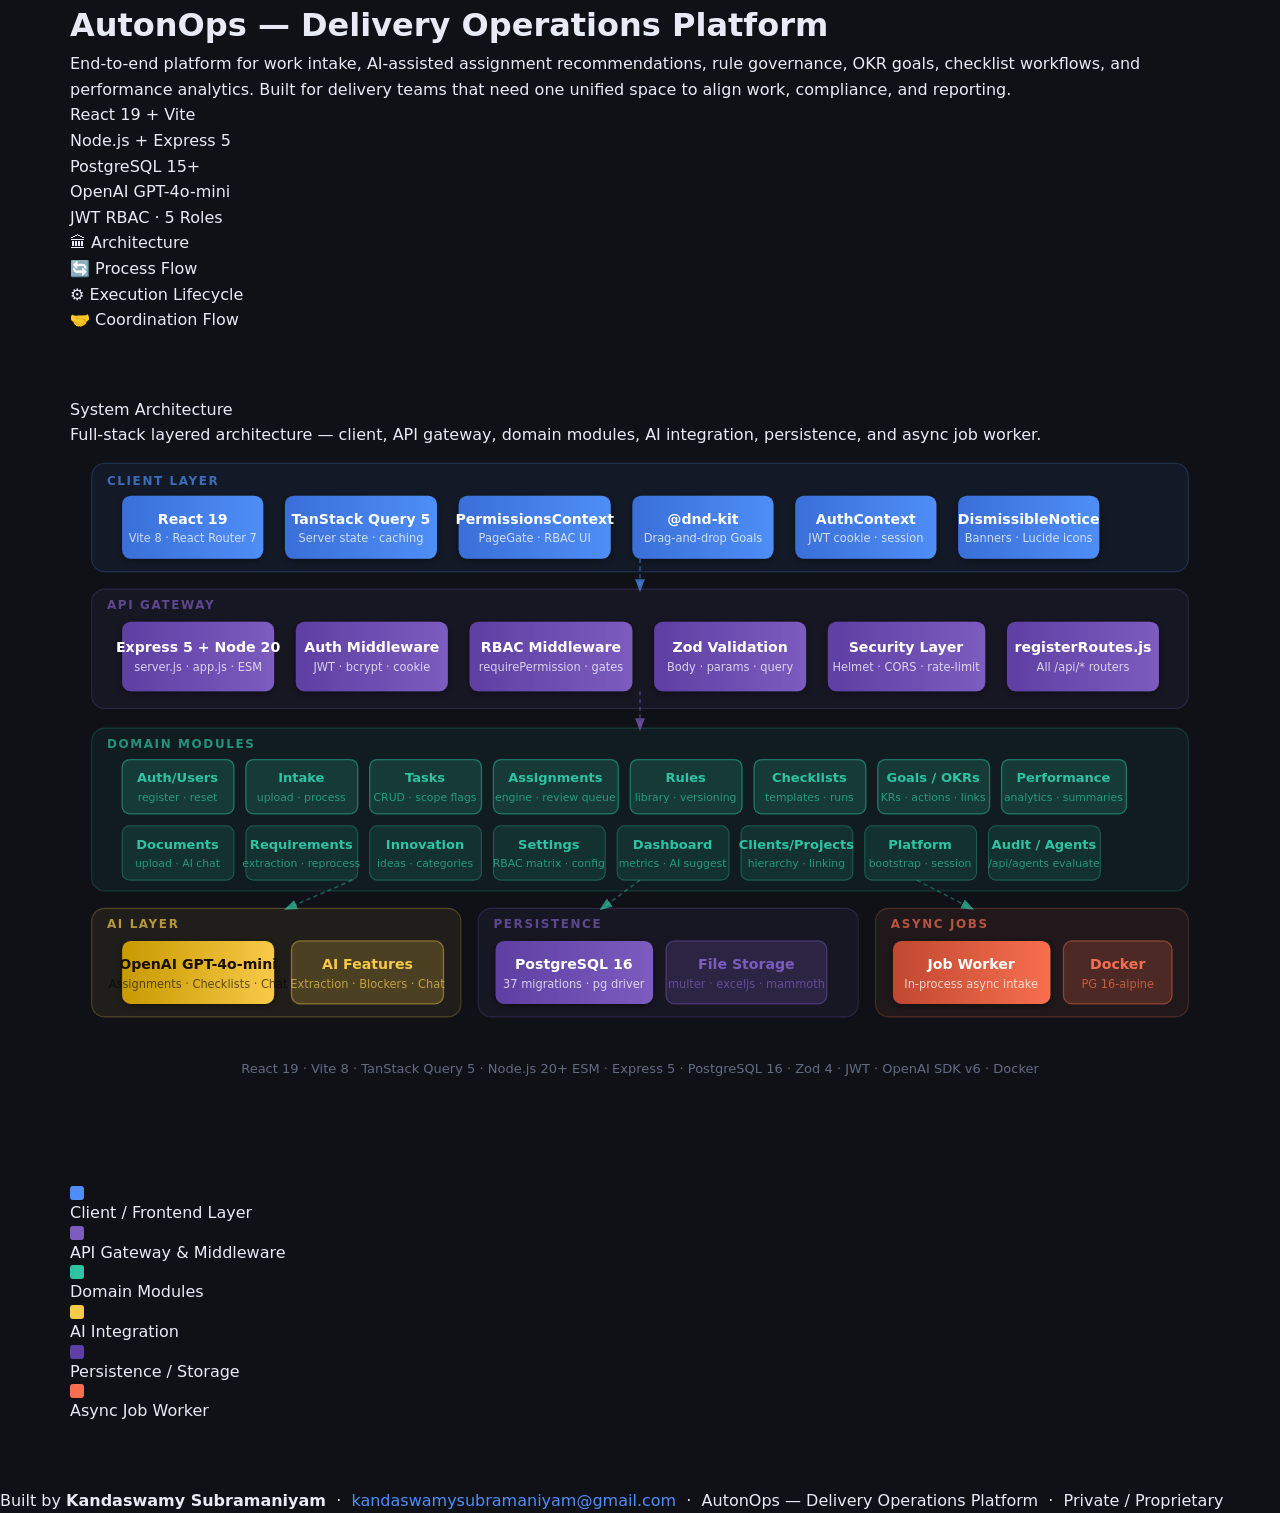
==== commit 16b68d79: "Unify case study pages with homepage layout and typography. Add diagram-page.css, match site-nav chr" ====
--- a/case-studies/autonops/workflow.html
+++ b/case-studies/autonops/workflow.html
@@ -5,146 +5,25 @@
 <meta name="viewport" content="width=device-width, initial-scale=1.0" />
 <title>AutonOps – Project Diagrams | Kandaswamy Subramaniyam</title>
 <link rel="stylesheet" href="../../assets/styles.css">
+<link rel="stylesheet" href="../../assets/diagram-page.css">
 <style>
   :root {
-    --bg: #0f1117;
-    --surface: #181c27;
-    --card: #1e2436;
-    --border: #2a3050;
     --accent: #4f8ef7;
     --accent2: #7c5cbf;
     --accent3: #2ec4a3;
     --accent4: #f76f4f;
     --accent5: #f7c948;
-    --text: #e8eaf6;
-    --muted: #8892b0;
-    --white: #ffffff;
-    --tab-active: #4f8ef7;
   }
-  * { box-sizing: border-box; margin: 0; padding: 0; }
-  body {
-    font-family: 'Segoe UI', system-ui, -apple-system, sans-serif;
-    background: var(--bg);
-    color: var(--text);
-    min-height: 100vh;
-  }
-
-  /* ── HEADER ── */
-  header {
-    background: linear-gradient(135deg, #0f1117 0%, #181c27 50%, #1a1e2e 100%);
-    border-bottom: 1px solid var(--border);
-    padding: 32px 48px 28px;
-    position: relative;
-    overflow: hidden;
-  }
-  header::before {
-    content: '';
-    position: absolute; inset: 0;
-    background: radial-gradient(ellipse at 70% 50%, rgba(79,142,247,0.08) 0%, transparent 70%);
-  }
-  .header-inner { position: relative; z-index: 1; max-width: 1100px; }
-  .badge {
-    display: inline-block;
-    background: rgba(79,142,247,0.15);
-    color: var(--accent);
-    border: 1px solid rgba(79,142,247,0.35);
-    border-radius: 20px;
-    padding: 4px 14px;
-    font-size: 12px;
-    font-weight: 600;
-    letter-spacing: 1px;
-    text-transform: uppercase;
-    margin-bottom: 12px;
-  }
-  header h1 {
-    font-size: 30px;
-    font-weight: 700;
-    color: var(--white);
-    line-height: 1.2;
-    margin-bottom: 8px;
-  }
-  header h1 span { color: var(--accent); }
-  header p {
-    color: var(--muted);
-    font-size: 15px;
-    max-width: 680px;
-    line-height: 1.6;
-  }
-  .meta-row {
-    display: flex; gap: 24px; margin-top: 20px; flex-wrap: wrap;
-  }
-  .meta-item {
-    display: flex; align-items: center; gap: 7px;
-    font-size: 13px; color: var(--muted);
-  }
-  .meta-dot { width: 8px; height: 8px; border-radius: 50%; }
-
-  /* ── TABS ── */
-  .tabs-wrapper {
-    background: var(--surface);
-    border-bottom: 1px solid var(--border);
-    padding: 0 48px;
-    display: flex; gap: 4px;
-  }
-  .tab {
-    padding: 16px 22px;
-    cursor: pointer;
-    font-size: 14px;
-    font-weight: 500;
-    color: var(--muted);
-    border-bottom: 3px solid transparent;
-    transition: all 0.2s;
-    white-space: nowrap;
-    user-select: none;
-  }
-  .tab:hover { color: var(--text); }
-  .tab.active { color: var(--accent); border-bottom-color: var(--accent); }
-
-  /* ── CONTENT ── */
-  .content { padding: 36px 48px; max-width: 1200px; }
   .diagram-panel { display: none; }
   .diagram-panel.active { display: block; }
-
-  .diagram-title {
-    font-size: 22px; font-weight: 700; color: var(--white);
-    margin-bottom: 6px;
-  }
-  .diagram-desc {
-    color: var(--muted); font-size: 14px; margin-bottom: 28px; line-height: 1.6;
-  }
-  .diagram-card {
-    background: var(--card);
-    border: 1px solid var(--border);
-    border-radius: 16px;
-    padding: 32px;
-    overflow-x: auto;
-  }
   svg { display: block; }
-
-  /* ── LEGEND ── */
-  .legend {
-    display: flex; flex-wrap: wrap; gap: 16px;
-    margin-top: 24px; padding-top: 20px;
-    border-top: 1px solid var(--border);
-  }
-  .legend-item { display: flex; align-items: center; gap: 8px; font-size: 13px; color: var(--muted); }
   .legend-box { width: 14px; height: 14px; border-radius: 3px; flex-shrink: 0; }
-
-  /* ── FOOTER ── */
-  footer {
-    text-align: center;
-    padding: 28px 48px;
-    color: var(--muted);
-    font-size: 13px;
-    border-top: 1px solid var(--border);
-    margin-top: 16px;
-  }
-  footer a { color: var(--accent); text-decoration: none; }
 </style>
 </head>
 <body>
 
-<header>
+<header class="diagram-page-header">
+  <div class="container">
   <div class="header-inner">
     <h1>AutonOps — <span>Delivery Operations Platform</span></h1>
     <p>End-to-end platform for work intake, AI-assisted assignment recommendations, rule governance, OKR goals, checklist workflows, and performance analytics. Built for delivery teams that need one unified space to align work, compliance, and reporting.</p>
@@ -155,17 +34,21 @@
       <div class="meta-item"><div class="meta-dot" style="background:#f7c948"></div>OpenAI GPT-4o-mini</div>
       <div class="meta-item"><div class="meta-dot" style="background:#f76f4f"></div>JWT RBAC · 5 Roles</div>
     </div>
+    </div>
   </div>
 </header>
 
 <div class="tabs-wrapper">
+  <div class="container">
   <div class="tab active" onclick="switchTab(0)">🏛 Architecture</div>
   <div class="tab" onclick="switchTab(1)">🔄 Process Flow</div>
   <div class="tab" onclick="switchTab(2)">⚙️ Execution Lifecycle</div>
   <div class="tab" onclick="switchTab(3)">🤝 Coordination Flow</div>
+  </div>
 </div>
 
-<div class="content">
+<section class="diagram-page-content">
+<div class="container">
 
 <!-- ══════════════════════════════════════════════
      DIAGRAM 1 — SYSTEM ARCHITECTURE
@@ -926,7 +809,8 @@
   </div>
 </div>
 
-</div><!-- /content -->
+</div><!-- /container -->
+</section><!-- /diagram-page-content -->
 
 <footer>
   Built by <strong style="color:var(--text)">Kandaswamy Subramaniyam</strong> &nbsp;·&nbsp;
--- a/assets/styles.css
+++ b/assets/styles.css
@@ -18,6 +18,10 @@
   --radius: 14px;
   --nav-height: 64px;
   --font: 'Segoe UI', system-ui, -apple-system, BlinkMacSystemFont, sans-serif;
+  --font-size-body: 15px;
+  --font-size-small: 13px;
+  --line-height-body: 1.65;
+  --content-width: 1140px;
 }
 
 *, *::before, *::after { box-sizing: border-box; margin: 0; padding: 0; }
@@ -38,7 +42,7 @@
 img { max-width: 100%; display: block; }
 
 .container {
-  width: min(1140px, calc(100% - 40px));
+  width: min(var(--content-width), calc(100% - 40px));
   margin: 0 auto;
 }
 
@@ -132,10 +136,10 @@
 }
 
 .hero .intro {
-  font-size: 17px;
-  color: var(--muted);
-  max-width: 720px;
-  line-height: 1.75;
+  font-size: var(--font-size-body);
+  color: var(--muted);
+  max-width: none;
+  line-height: var(--line-height-body);
 }
 
 /* ── Sections ── */
@@ -154,8 +158,9 @@
 
 .section-header p {
   color: var(--muted);
-  font-size: 15px;
-  max-width: 640px;
+  font-size: var(--font-size-body);
+  line-height: var(--line-height-body);
+  max-width: none;
 }
 
 .section-alt { background: var(--surface); border-block: 1px solid var(--border); }
@@ -173,7 +178,7 @@
   border-radius: var(--radius);
   padding: 20px 18px;
   text-align: center;
-  font-size: 14px;
+  font-size: var(--font-size-body);
   font-weight: 600;
   color: var(--text);
   transition: transform 0.2s, border-color 0.2s, box-shadow 0.2s;
@@ -188,8 +193,9 @@
 /* ── Case Study Cards ── */
 .case-study-grid {
   display: grid;
-  grid-template-columns: repeat(auto-fit, minmax(320px, 1fr));
+  grid-template-columns: repeat(2, 1fr);
   gap: 24px;
+  width: 100%;
 }
 
 .case-card {
@@ -202,6 +208,7 @@
   gap: 16px;
   box-shadow: var(--shadow);
   transition: transform 0.25s, border-color 0.25s, background 0.25s;
+  width: 100%;
 }
 
 .case-card:hover {
@@ -218,15 +225,15 @@
 }
 
 .case-card-header .category {
-  font-size: 13px;
+  font-size: var(--font-size-small);
   color: var(--teal);
   font-weight: 600;
 }
 
 .case-card .summary {
-  font-size: 14px;
-  color: var(--muted);
-  line-height: 1.65;
+  font-size: var(--font-size-body);
+  color: var(--muted);
+  line-height: var(--line-height-body);
 }
 
 .tag-row, .tech-row {
@@ -262,8 +269,9 @@
 }
 
 .metrics-list li {
-  font-size: 13px;
+  font-size: var(--font-size-body);
   color: var(--text);
+  line-height: var(--line-height-body);
   padding-left: 18px;
   position: relative;
 }
@@ -284,8 +292,9 @@
   flex-wrap: wrap;
   gap: 8px;
   margin-top: auto;
-  padding-top: 8px;
+  padding-top: 12px;
   border-top: 1px solid var(--border);
+  align-items: center;
 }
 
 .btn {
@@ -352,7 +361,8 @@
 }
 
 .impact-item p {
-  font-size: 13px;
+  font-size: var(--font-size-body);
+  line-height: var(--line-height-body);
   color: var(--muted);
 }
 
@@ -499,6 +509,21 @@
   border-color: rgba(79, 142, 247, 0.25);
 }
 
+.load-error-banner {
+  background: rgba(247, 111, 79, 0.1);
+  border: 1px solid rgba(247, 111, 79, 0.4);
+  border-radius: var(--radius);
+  padding: 14px 18px;
+  margin-bottom: 24px;
+  font-size: 13px;
+  color: var(--text);
+  line-height: 1.6;
+}
+
+.load-error-banner strong {
+  color: #f76f4f;
+}
+
 code {
   font-family: Consolas, 'Courier New', monospace;
   font-size: 0.9em;
@@ -535,6 +560,7 @@
   section { padding: 48px 0; }
   .hero { padding: 48px 0 40px; }
   .case-card { padding: 22px; }
+  .case-study-grid { grid-template-columns: 1fr; }
   .diagram-chrome { padding: 0 16px; }
   .diagram-chrome-inner { justify-content: center; text-align: center; }
 }
--- a/assets/diagram-page.css
+++ b/assets/diagram-page.css
@@ -0,0 +1,233 @@
+/* ── Case Study Diagram Pages — shared layout (matches homepage) ── */
+
+body.diagram-page {
+  font-family: var(--font);
+  background: var(--bg);
+  color: var(--text);
+  font-size: var(--font-size-body);
+  line-height: var(--line-height-body);
+  min-height: 100vh;
+}
+
+/* ── AutonOps page structure ── */
+body.diagram-page .diagram-page-header {
+  background:
+    radial-gradient(ellipse at 80% 20%, rgba(79, 142, 247, 0.1) 0%, transparent 55%),
+    radial-gradient(ellipse at 10% 80%, rgba(46, 196, 163, 0.06) 0%, transparent 50%),
+    var(--bg);
+  border-bottom: 1px solid var(--border);
+  padding: 40px 0 32px;
+}
+
+body.diagram-page .diagram-page-header .header-inner {
+  max-width: none;
+}
+
+body.diagram-page .diagram-page-header h1 {
+  font-size: clamp(1.5rem, 3vw, 2rem);
+  font-weight: 700;
+  color: var(--white);
+  line-height: 1.2;
+  margin-bottom: 12px;
+}
+
+body.diagram-page .diagram-page-header h1 span {
+  color: var(--accent);
+}
+
+body.diagram-page .diagram-page-header p {
+  color: var(--muted);
+  font-size: var(--font-size-body);
+  line-height: var(--line-height-body);
+  max-width: none;
+}
+
+body.diagram-page .meta-row {
+  display: flex;
+  gap: 20px;
+  margin-top: 18px;
+  flex-wrap: wrap;
+}
+
+body.diagram-page .meta-item {
+  display: flex;
+  align-items: center;
+  gap: 7px;
+  font-size: var(--font-size-small);
+  color: var(--muted);
+}
+
+body.diagram-page .meta-dot {
+  width: 8px;
+  height: 8px;
+  border-radius: 50%;
+  flex-shrink: 0;
+}
+
+/* ── Tabs (AutonOps) ── */
+body.diagram-page .tabs-wrapper {
+  background: var(--surface);
+  border-bottom: 1px solid var(--border);
+  padding: 0;
+}
+
+body.diagram-page .tabs-wrapper .container {
+  display: flex;
+  gap: 4px;
+  overflow-x: auto;
+}
+
+body.diagram-page .tab {
+  padding: 16px 20px;
+  cursor: pointer;
+  font-size: var(--font-size-small);
+  font-weight: 500;
+  color: var(--muted);
+  border-bottom: 3px solid transparent;
+  transition: all 0.2s;
+  white-space: nowrap;
+  user-select: none;
+}
+
+body.diagram-page .tab:hover {
+  color: var(--text);
+}
+
+body.diagram-page .tab.active {
+  color: var(--accent);
+  border-bottom-color: var(--accent);
+}
+
+/* ── Main content area ── */
+body.diagram-page .diagram-page-content {
+  padding: 48px 0 64px;
+}
+
+body.diagram-page .diagram-title {
+  font-size: clamp(1.25rem, 2.5vw, 1.5rem);
+  font-weight: 700;
+  color: var(--white);
+  margin-bottom: 8px;
+}
+
+body.diagram-page .diagram-desc {
+  color: var(--muted);
+  font-size: var(--font-size-body);
+  line-height: var(--line-height-body);
+  margin-bottom: 28px;
+}
+
+body.diagram-page .diagram-card {
+  background: var(--card);
+  border: 1px solid var(--border);
+  border-radius: var(--radius);
+  padding: 28px;
+  overflow-x: auto;
+  box-shadow: var(--shadow);
+}
+
+body.diagram-page .legend {
+  display: flex;
+  flex-wrap: wrap;
+  gap: 16px;
+  margin-top: 24px;
+  padding-top: 20px;
+  border-top: 1px solid var(--border);
+}
+
+body.diagram-page .legend-item {
+  display: flex;
+  align-items: center;
+  gap: 8px;
+  font-size: var(--font-size-small);
+  color: var(--muted);
+}
+
+/* ── DAISY page structure ── */
+body.diagram-page .canvas {
+  width: min(var(--content-width), calc(100% - 40px));
+  max-width: var(--content-width);
+  margin: 0 auto;
+  padding: 48px 0 64px;
+}
+
+body.diagram-page .title-block {
+  text-align: left;
+  margin-bottom: 32px;
+  padding-bottom: 24px;
+  border-bottom: 1px solid var(--border);
+}
+
+body.diagram-page .title-block h1 {
+  font-size: clamp(1.5rem, 3vw, 2rem);
+  font-weight: 700;
+  color: var(--white);
+  letter-spacing: 0;
+  margin-bottom: 10px;
+  line-height: 1.2;
+}
+
+body.diagram-page .title-block p {
+  font-size: var(--font-size-body);
+  color: var(--muted);
+  line-height: var(--line-height-body);
+  margin-top: 0;
+}
+
+body.diagram-page .title-block .badge {
+  display: inline-block;
+  font-size: 11px;
+  font-weight: 600;
+  padding: 4px 10px;
+  border-radius: 999px;
+  background: rgba(79, 142, 247, 0.12);
+  color: #93c5fd;
+  border: 1px solid rgba(79, 142, 247, 0.28);
+  margin: 4px 4px 0 0;
+  letter-spacing: 0;
+}
+
+body.diagram-page .watermark {
+  font-size: var(--font-size-small);
+  color: var(--muted);
+  opacity: 0.5;
+  margin-top: 24px;
+}
+
+body.diagram-page .footer-note {
+  font-size: var(--font-size-small);
+  color: var(--muted);
+  line-height: var(--line-height-body);
+}
+
+/* ── Site nav on diagram pages ── */
+body.diagram-page .site-nav .nav-links a.nav-pdf {
+  color: var(--amber);
+  border: 1px solid rgba(247, 201, 72, 0.3);
+  background: rgba(247, 201, 72, 0.08);
+}
+
+body.diagram-page .site-nav .nav-links a.nav-pdf:hover {
+  color: var(--amber);
+  background: rgba(247, 201, 72, 0.15);
+}
+
+@media (max-width: 768px) {
+  body.diagram-page .diagram-page-header {
+    padding: 32px 0 24px;
+  }
+
+  body.diagram-page .diagram-page-content,
+  body.diagram-page .canvas {
+    padding: 32px 0 48px;
+  }
+
+  body.diagram-page .diagram-card {
+    padding: 16px;
+  }
+
+  body.diagram-page .tab {
+    padding: 12px 14px;
+    font-size: 12px;
+  }
+}
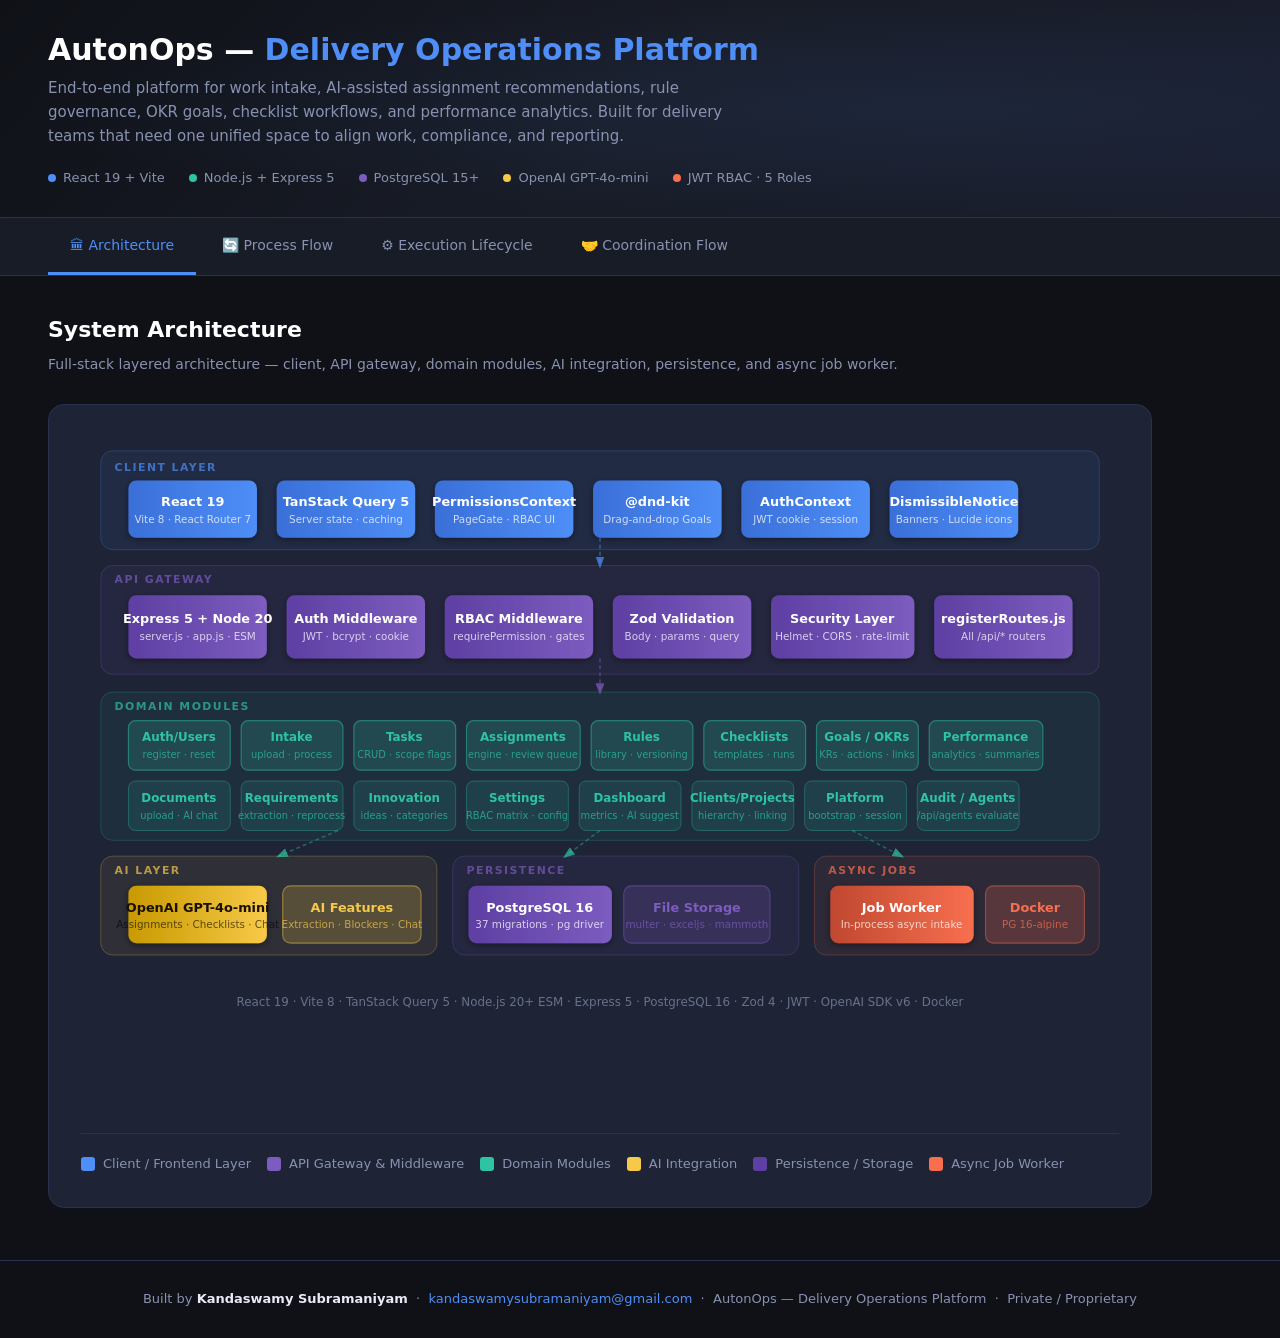
==== commit ba9bf4a1: "Revert "Unify case study pages with homepage layout and typography." This reverts commit 16b68d79b01" ====
--- a/case-studies/autonops/workflow.html
+++ b/case-studies/autonops/workflow.html
@@ -5,25 +5,146 @@
 <meta name="viewport" content="width=device-width, initial-scale=1.0" />
 <title>AutonOps – Project Diagrams | Kandaswamy Subramaniyam</title>
 <link rel="stylesheet" href="../../assets/styles.css">
-<link rel="stylesheet" href="../../assets/diagram-page.css">
 <style>
   :root {
+    --bg: #0f1117;
+    --surface: #181c27;
+    --card: #1e2436;
+    --border: #2a3050;
     --accent: #4f8ef7;
     --accent2: #7c5cbf;
     --accent3: #2ec4a3;
     --accent4: #f76f4f;
     --accent5: #f7c948;
-  }
+    --text: #e8eaf6;
+    --muted: #8892b0;
+    --white: #ffffff;
+    --tab-active: #4f8ef7;
+  }
+  * { box-sizing: border-box; margin: 0; padding: 0; }
+  body {
+    font-family: 'Segoe UI', system-ui, -apple-system, sans-serif;
+    background: var(--bg);
+    color: var(--text);
+    min-height: 100vh;
+  }
+
+  /* ── HEADER ── */
+  header {
+    background: linear-gradient(135deg, #0f1117 0%, #181c27 50%, #1a1e2e 100%);
+    border-bottom: 1px solid var(--border);
+    padding: 32px 48px 28px;
+    position: relative;
+    overflow: hidden;
+  }
+  header::before {
+    content: '';
+    position: absolute; inset: 0;
+    background: radial-gradient(ellipse at 70% 50%, rgba(79,142,247,0.08) 0%, transparent 70%);
+  }
+  .header-inner { position: relative; z-index: 1; max-width: 1100px; }
+  .badge {
+    display: inline-block;
+    background: rgba(79,142,247,0.15);
+    color: var(--accent);
+    border: 1px solid rgba(79,142,247,0.35);
+    border-radius: 20px;
+    padding: 4px 14px;
+    font-size: 12px;
+    font-weight: 600;
+    letter-spacing: 1px;
+    text-transform: uppercase;
+    margin-bottom: 12px;
+  }
+  header h1 {
+    font-size: 30px;
+    font-weight: 700;
+    color: var(--white);
+    line-height: 1.2;
+    margin-bottom: 8px;
+  }
+  header h1 span { color: var(--accent); }
+  header p {
+    color: var(--muted);
+    font-size: 15px;
+    max-width: 680px;
+    line-height: 1.6;
+  }
+  .meta-row {
+    display: flex; gap: 24px; margin-top: 20px; flex-wrap: wrap;
+  }
+  .meta-item {
+    display: flex; align-items: center; gap: 7px;
+    font-size: 13px; color: var(--muted);
+  }
+  .meta-dot { width: 8px; height: 8px; border-radius: 50%; }
+
+  /* ── TABS ── */
+  .tabs-wrapper {
+    background: var(--surface);
+    border-bottom: 1px solid var(--border);
+    padding: 0 48px;
+    display: flex; gap: 4px;
+  }
+  .tab {
+    padding: 16px 22px;
+    cursor: pointer;
+    font-size: 14px;
+    font-weight: 500;
+    color: var(--muted);
+    border-bottom: 3px solid transparent;
+    transition: all 0.2s;
+    white-space: nowrap;
+    user-select: none;
+  }
+  .tab:hover { color: var(--text); }
+  .tab.active { color: var(--accent); border-bottom-color: var(--accent); }
+
+  /* ── CONTENT ── */
+  .content { padding: 36px 48px; max-width: 1200px; }
   .diagram-panel { display: none; }
   .diagram-panel.active { display: block; }
+
+  .diagram-title {
+    font-size: 22px; font-weight: 700; color: var(--white);
+    margin-bottom: 6px;
+  }
+  .diagram-desc {
+    color: var(--muted); font-size: 14px; margin-bottom: 28px; line-height: 1.6;
+  }
+  .diagram-card {
+    background: var(--card);
+    border: 1px solid var(--border);
+    border-radius: 16px;
+    padding: 32px;
+    overflow-x: auto;
+  }
   svg { display: block; }
+
+  /* ── LEGEND ── */
+  .legend {
+    display: flex; flex-wrap: wrap; gap: 16px;
+    margin-top: 24px; padding-top: 20px;
+    border-top: 1px solid var(--border);
+  }
+  .legend-item { display: flex; align-items: center; gap: 8px; font-size: 13px; color: var(--muted); }
   .legend-box { width: 14px; height: 14px; border-radius: 3px; flex-shrink: 0; }
+
+  /* ── FOOTER ── */
+  footer {
+    text-align: center;
+    padding: 28px 48px;
+    color: var(--muted);
+    font-size: 13px;
+    border-top: 1px solid var(--border);
+    margin-top: 16px;
+  }
+  footer a { color: var(--accent); text-decoration: none; }
 </style>
 </head>
 <body>
 
-<header class="diagram-page-header">
-  <div class="container">
+<header>
   <div class="header-inner">
     <h1>AutonOps — <span>Delivery Operations Platform</span></h1>
     <p>End-to-end platform for work intake, AI-assisted assignment recommendations, rule governance, OKR goals, checklist workflows, and performance analytics. Built for delivery teams that need one unified space to align work, compliance, and reporting.</p>
@@ -34,21 +155,17 @@
       <div class="meta-item"><div class="meta-dot" style="background:#f7c948"></div>OpenAI GPT-4o-mini</div>
       <div class="meta-item"><div class="meta-dot" style="background:#f76f4f"></div>JWT RBAC · 5 Roles</div>
     </div>
-    </div>
   </div>
 </header>
 
 <div class="tabs-wrapper">
-  <div class="container">
   <div class="tab active" onclick="switchTab(0)">🏛 Architecture</div>
   <div class="tab" onclick="switchTab(1)">🔄 Process Flow</div>
   <div class="tab" onclick="switchTab(2)">⚙️ Execution Lifecycle</div>
   <div class="tab" onclick="switchTab(3)">🤝 Coordination Flow</div>
-  </div>
 </div>
 
-<section class="diagram-page-content">
-<div class="container">
+<div class="content">
 
 <!-- ══════════════════════════════════════════════
      DIAGRAM 1 — SYSTEM ARCHITECTURE
@@ -809,8 +926,7 @@
   </div>
 </div>
 
-</div><!-- /container -->
-</section><!-- /diagram-page-content -->
+</div><!-- /content -->
 
 <footer>
   Built by <strong style="color:var(--text)">Kandaswamy Subramaniyam</strong> &nbsp;·&nbsp;
